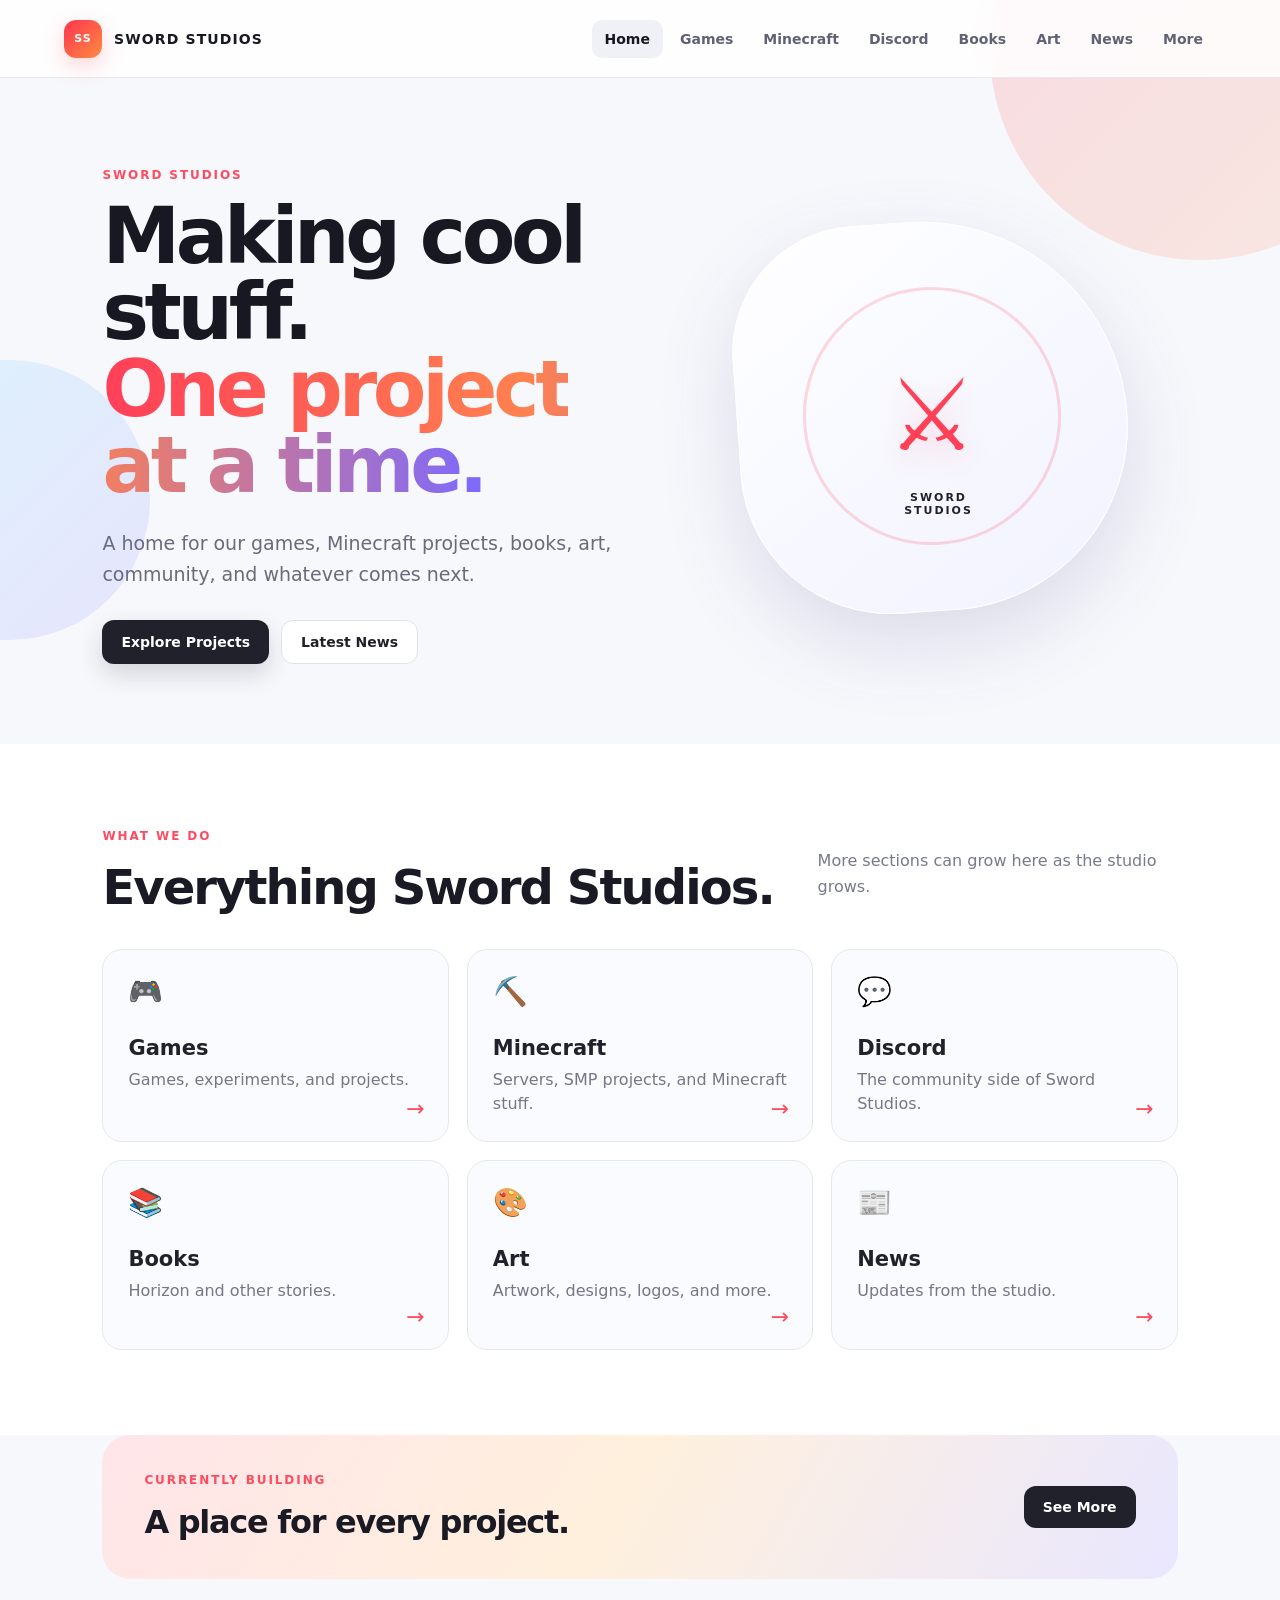
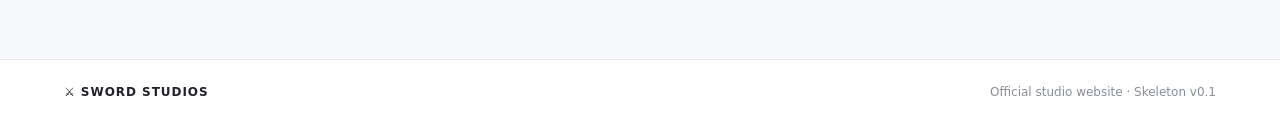
==== index.html @ 49682ea1 "Add files via upload Our very first update, just a skeleton still!" ====
<!doctype html>
<html lang="en">
<head>
  <meta charset="utf-8">
  <meta name="viewport" content="width=device-width, initial-scale=1">
  <title>Sword Studios</title>
  <meta name="description" content="The official Sword Studios website.">
  <link rel="icon" href="favicon.svg" type="image/svg+xml">
  <link rel="stylesheet" href="styles.css">
</head>
<body>
  <div class="top-shape top-shape-a"></div>
  <div class="top-shape top-shape-b"></div>

  <header class="site-header">
    <a class="brand" href="index.html" aria-label="Sword Studios home">
      <div class="brand-mark">SS</div>
      <span>SWORD STUDIOS</span>
    </a>
    <button class="menu-button" aria-label="Open navigation" aria-expanded="false">☰</button>
    <nav class="nav">
      <a class="active" href="index.html">Home</a>
      <a href="games.html">Games</a>
      <a href="minecraft.html">Minecraft</a>
      <a href="discord.html">Discord</a>
      <a href="books.html">Books</a>
      <a href="art.html">Art</a>
      <a href="news.html">News</a>
      <a href="more.html">More</a>
    </nav>
  </header>

  <main>
    <section class="hero">
      <div class="hero-copy">
        <div class="eyebrow">SWORD STUDIOS</div>
        <h1>Making cool stuff.<br><span>One project at a time.</span></h1>
        <p>A home for our games, Minecraft projects, books, art, community, and whatever comes next.</p>
        <div class="hero-buttons">
          <a class="button primary" href="games.html">Explore Projects</a>
          <a class="button secondary" href="news.html">Latest News</a>
        </div>
      </div>

      <!-- Official Sword Studios logo can be dropped into assets/logo.png later. -->
      <div class="hero-logo-placeholder" aria-label="Sword Studios logo placeholder">
        <div class="logo-ring"></div>
        <div class="logo-cross">⚔</div>
        <div class="logo-label">SWORD<br>STUDIOS</div>
      </div>
    </section>

    <section class="section">
      <div class="section-heading">
        <div>
          <div class="eyebrow">WHAT WE DO</div>
          <h2>Everything Sword Studios.</h2>
        </div>
        <p>More sections can grow here as the studio grows.</p>
      </div>

      <div class="card-grid">
        <a class="feature-card" href="games.html"><span class="card-icon">🎮</span><h3>Games</h3><p>Games, experiments, and projects.</p><span class="arrow">→</span></a>
        <a class="feature-card" href="minecraft.html"><span class="card-icon">⛏️</span><h3>Minecraft</h3><p>Servers, SMP projects, and Minecraft stuff.</p><span class="arrow">→</span></a>
        <a class="feature-card" href="discord.html"><span class="card-icon">💬</span><h3>Discord</h3><p>The community side of Sword Studios.</p><span class="arrow">→</span></a>
        <a class="feature-card" href="books.html"><span class="card-icon">📚</span><h3>Books</h3><p>Horizon and other stories.</p><span class="arrow">→</span></a>
        <a class="feature-card" href="art.html"><span class="card-icon">🎨</span><h3>Art</h3><p>Artwork, designs, logos, and more.</p><span class="arrow">→</span></a>
        <a class="feature-card" href="news.html"><span class="card-icon">📰</span><h3>News</h3><p>Updates from the studio.</p><span class="arrow">→</span></a>
      </div>
    </section>

    <section class="strip">
      <div>
        <div class="eyebrow">CURRENTLY BUILDING</div>
        <h2>A place for every project.</h2>
      </div>
      <a class="button dark" href="more.html">See More</a>
    </section>
  </main>

  <footer>
    <div class="footer-brand">⚔ SWORD STUDIOS</div>
    <span>Official studio website · Skeleton v0.1</span>
  </footer>

  <script src="script.js"></script>
</body>
</html>
---- styles.css ----
*{box-sizing:border-box}html{scroll-behavior:smooth}body{margin:0;font-family:Inter,ui-sans-serif,system-ui,-apple-system,BlinkMacSystemFont,"Segoe UI",sans-serif;color:#20212a;background:#f7f8fc;overflow-x:hidden}.top-shape{position:absolute;pointer-events:none;z-index:0}.top-shape-a{width:420px;height:420px;right:-130px;top:-160px;border-radius:50%;background:linear-gradient(135deg,#ff4e68,#ff9a62);opacity:.18}.top-shape-b{width:280px;height:280px;left:-130px;top:360px;border-radius:50%;background:linear-gradient(135deg,#62d9ff,#9d8cff);opacity:.18}.site-header{height:78px;display:flex;align-items:center;justify-content:space-between;padding:0 5vw;background:rgba(255,255,255,.82);backdrop-filter:blur(14px);border-bottom:1px solid #e7e8ef;position:relative;z-index:10}.brand{display:flex;align-items:center;gap:12px;color:#171821;text-decoration:none;font-weight:900;letter-spacing:.08em;font-size:14px}.brand-mark{width:38px;height:38px;display:grid;place-items:center;border-radius:12px;background:linear-gradient(135deg,#ff334f,#ff8b42);color:#fff;box-shadow:0 8px 22px rgba(255,67,70,.22);font-size:11px}.nav{display:flex;gap:4px;align-items:center}.nav a{padding:11px 13px;border-radius:10px;color:#606273;text-decoration:none;font-size:14px;font-weight:650}.nav a:hover,.nav a.active{background:#f0f1f7;color:#171821}.menu-button{display:none;border:0;background:#f0f1f7;border-radius:10px;padding:9px 11px;font-size:20px}.hero{min-height:650px;padding:90px 8vw 80px;display:grid;grid-template-columns:1.05fr .95fr;gap:40px;align-items:center;position:relative;z-index:1}.hero-copy{max-width:700px}.eyebrow{font-size:12px;font-weight:850;letter-spacing:.16em;color:#ff4b5f;margin-bottom:16px}.hero h1{font-size:clamp(44px,7vw,78px);line-height:.98;letter-spacing:-.055em;margin:0 0 24px;color:#171821}.hero h1 span{background:linear-gradient(90deg,#ff3f59,#ff814f,#7c69ff);-webkit-background-clip:text;background-clip:text;color:transparent}.hero p,.lead{font-size:19px;line-height:1.65;color:#686b7c;max-width:620px}.hero-buttons{display:flex;gap:12px;flex-wrap:wrap;margin-top:30px}.button{display:inline-flex;align-items:center;justify-content:center;padding:13px 19px;border-radius:12px;text-decoration:none;font-weight:800;font-size:14px;transition:.2s transform,.2s box-shadow}.button:hover{transform:translateY(-2px)}.primary{background:#20212a;color:#fff;box-shadow:0 10px 25px rgba(32,33,42,.16)}.secondary{background:#fff;color:#20212a;border:1px solid #e1e3eb}.dark{background:#20212a;color:#fff}.hero-logo-placeholder{width:min(390px,80vw);aspect-ratio:1;justify-self:center;display:grid;place-items:center;position:relative;border-radius:38% 62% 55% 45%;background:linear-gradient(145deg,#fff,#f0f2ff);box-shadow:0 30px 80px rgba(73,77,130,.16),inset 0 0 0 1px rgba(255,255,255,.9);transform:rotate(-4deg)}.logo-ring{position:absolute;width:66%;height:66%;border-radius:50%;border:3px solid #ff5264;opacity:.22}.logo-cross{font-size:100px;line-height:1;color:#ff4057;text-shadow:0 10px 30px rgba(255,64,87,.22);transform:rotate(4deg)}.logo-label{position:absolute;bottom:24%;text-align:center;font-size:11px;font-weight:900;letter-spacing:.18em;color:#20212a;transform:rotate(4deg)}.section{padding:85px 8vw;background:#fff;position:relative;z-index:1}.section-heading{display:flex;justify-content:space-between;align-items:end;gap:30px;margin-bottom:34px}.section h2,.strip h2{font-size:clamp(30px,4vw,48px);letter-spacing:-.04em;margin:0;color:#191a23}.section-heading>p{color:#777a89;max-width:360px;line-height:1.6}.card-grid{display:grid;grid-template-columns:repeat(3,1fr);gap:18px}.feature-card{position:relative;text-decoration:none;color:#20212a;border:1px solid #e7e8ef;background:#fafbfe;border-radius:20px;padding:25px;min-height:190px;transition:.2s transform,.2s box-shadow,.2s border-color}.feature-card:hover{transform:translateY(-5px);box-shadow:0 18px 45px rgba(34,36,55,.1);border-color:#d8d9e5}.card-icon{font-size:28px;display:block;margin-bottom:28px}.feature-card h3{margin:0 0 8px;font-size:21px}.feature-card p{margin:0;color:#747787;line-height:1.5}.arrow{position:absolute;right:23px;bottom:20px;font-size:22px;color:#ff4b5f}.strip{margin:0 8vw 80px;padding:38px 42px;border-radius:28px;background:linear-gradient(120deg,#ffe5e9,#fff0dd 48%,#e9e7ff);display:flex;align-items:center;justify-content:space-between;gap:25px;position:relative;z-index:1}.strip h2{font-size:32px}.inner-page{min-height:calc(100vh - 150px);padding:90px 8vw}.inner-page h1{font-size:clamp(48px,7vw,78px);letter-spacing:-.05em;margin:0 0 15px}.empty-panel{margin-top:45px;min-height:260px;border:2px dashed #dfe1eb;border-radius:24px;background:#fff;display:grid;place-items:center;color:#989bab;font-weight:700}footer{display:flex;justify-content:space-between;gap:20px;padding:25px 5vw;background:#fff;border-top:1px solid #e7e8ef;color:#8a8d9b;font-size:12px}.footer-brand{font-weight:900;letter-spacing:.08em;color:#20212a}@media(max-width:900px){.nav{display:none;position:absolute;top:78px;left:0;right:0;padding:12px 5vw;background:#fff;border-bottom:1px solid #e7e8ef;flex-direction:column;align-items:stretch}.nav.open{display:flex}.menu-button{display:block}.hero{grid-template-columns:1fr;text-align:center;padding-top:65px}.hero-copy{margin:auto}.hero p{margin-left:auto;margin-right:auto}.hero-buttons{justify-content:center}.hero-logo-placeholder{width:280px}.section-heading{display:block}.card-grid{grid-template-columns:repeat(2,1fr)}.strip{margin-left:5vw;margin-right:5vw}}@media(max-width:600px){.site-header{padding:0 20px}.brand span{font-size:12px}.hero{padding-left:20px;padding-right:20px}.section{padding-left:20px;padding-right:20px}.card-grid{grid-template-columns:1fr}.strip{margin-left:20px;margin-right:20px;padding:28px;display:block}.strip .button{margin-top:20px}.inner-page{padding:60px 20px}footer{display:block}footer span{display:block;margin-top:8px}}
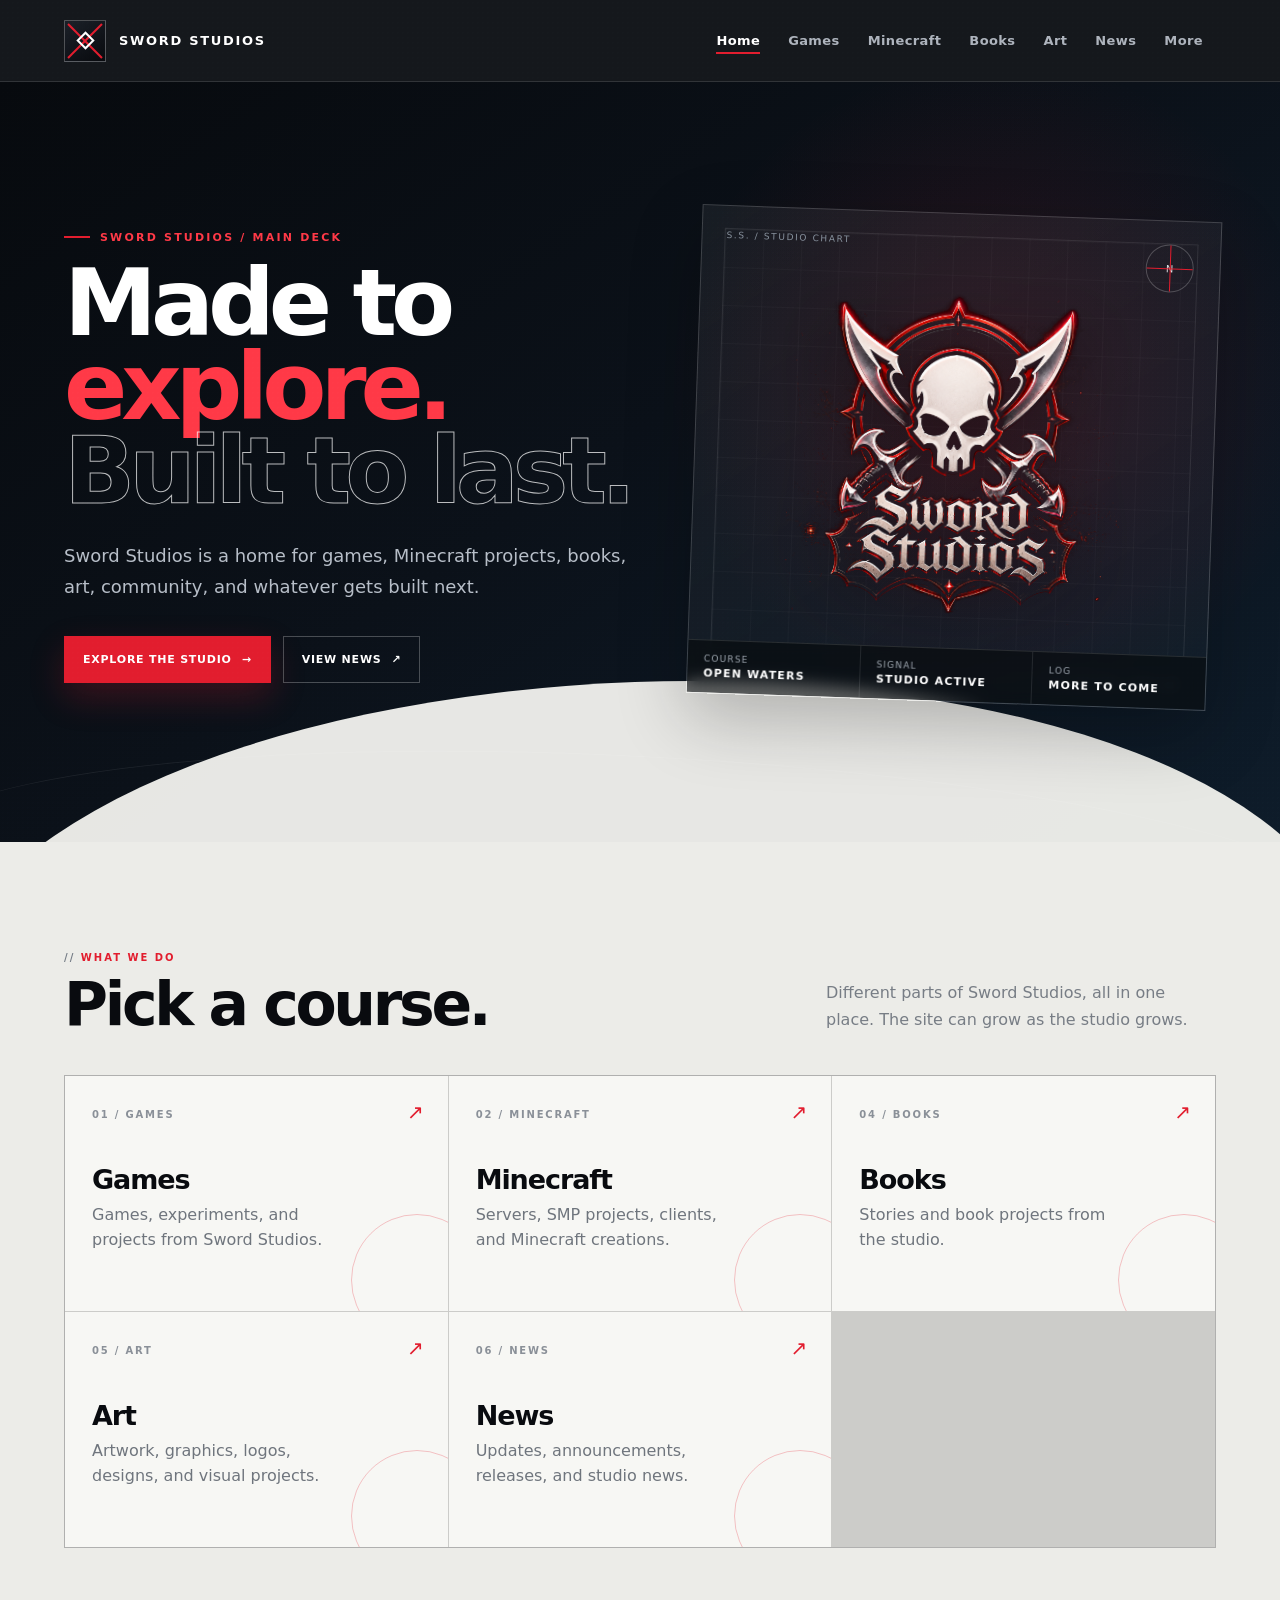
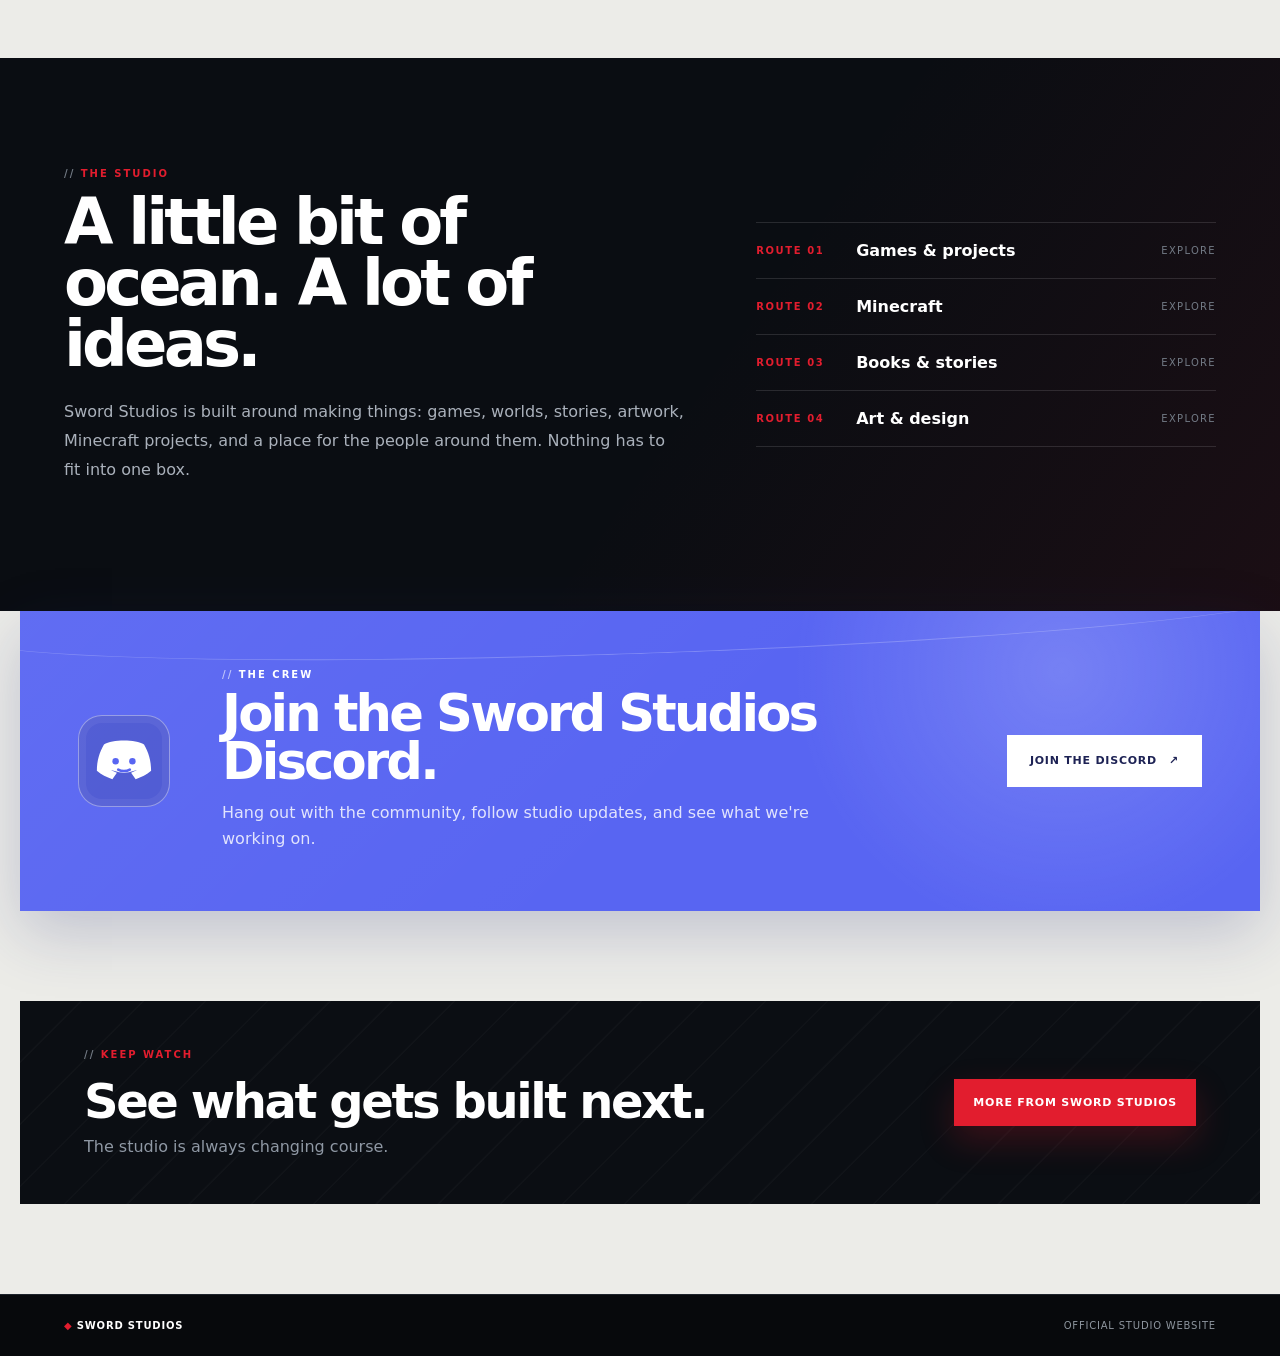
==== commit e0329de8: "Add files via upload added some changes to the looks" ====
--- a/index.html
+++ b/index.html
@@ -1,88 +1,60 @@
 <!doctype html>
 <html lang="en">
 <head>
-  <meta charset="utf-8">
-  <meta name="viewport" content="width=device-width, initial-scale=1">
-  <title>Sword Studios</title>
-  <meta name="description" content="The official Sword Studios website.">
-  <link rel="icon" href="favicon.svg" type="image/svg+xml">
-  <link rel="stylesheet" href="styles.css">
+<meta charset="utf-8"><meta name="viewport" content="width=device-width,initial-scale=1">
+<title>Sword Studios</title><meta name="description" content="The official Sword Studios website — games, Minecraft, books, art, community, and more.">
+<link rel="icon" href="favicon.svg" type="image/svg+xml"><link rel="stylesheet" href="styles.css">
 </head>
 <body>
-  <div class="top-shape top-shape-a"></div>
-  <div class="top-shape top-shape-b"></div>
-
-  <header class="site-header">
-    <a class="brand" href="index.html" aria-label="Sword Studios home">
-      <div class="brand-mark">SS</div>
-      <span>SWORD STUDIOS</span>
-    </a>
-    <button class="menu-button" aria-label="Open navigation" aria-expanded="false">☰</button>
-    <nav class="nav">
-      <a class="active" href="index.html">Home</a>
-      <a href="games.html">Games</a>
-      <a href="minecraft.html">Minecraft</a>
-      <a href="discord.html">Discord</a>
-      <a href="books.html">Books</a>
-      <a href="art.html">Art</a>
-      <a href="news.html">News</a>
-      <a href="more.html">More</a>
-    </nav>
-  </header>
-
-  <main>
-    <section class="hero">
-      <div class="hero-copy">
-        <div class="eyebrow">SWORD STUDIOS</div>
-        <h1>Making cool stuff.<br><span>One project at a time.</span></h1>
-        <p>A home for our games, Minecraft projects, books, art, community, and whatever comes next.</p>
-        <div class="hero-buttons">
-          <a class="button primary" href="games.html">Explore Projects</a>
-          <a class="button secondary" href="news.html">Latest News</a>
-        </div>
-      </div>
-
-      <!-- Official Sword Studios logo can be dropped into assets/logo.png later. -->
-      <div class="hero-logo-placeholder" aria-label="Sword Studios logo placeholder">
-        <div class="logo-ring"></div>
-        <div class="logo-cross">⚔</div>
-        <div class="logo-label">SWORD<br>STUDIOS</div>
-      </div>
-    </section>
-
-    <section class="section">
-      <div class="section-heading">
-        <div>
-          <div class="eyebrow">WHAT WE DO</div>
-          <h2>Everything Sword Studios.</h2>
-        </div>
-        <p>More sections can grow here as the studio grows.</p>
-      </div>
-
-      <div class="card-grid">
-        <a class="feature-card" href="games.html"><span class="card-icon">🎮</span><h3>Games</h3><p>Games, experiments, and projects.</p><span class="arrow">→</span></a>
-        <a class="feature-card" href="minecraft.html"><span class="card-icon">⛏️</span><h3>Minecraft</h3><p>Servers, SMP projects, and Minecraft stuff.</p><span class="arrow">→</span></a>
-        <a class="feature-card" href="discord.html"><span class="card-icon">💬</span><h3>Discord</h3><p>The community side of Sword Studios.</p><span class="arrow">→</span></a>
-        <a class="feature-card" href="books.html"><span class="card-icon">📚</span><h3>Books</h3><p>Horizon and other stories.</p><span class="arrow">→</span></a>
-        <a class="feature-card" href="art.html"><span class="card-icon">🎨</span><h3>Art</h3><p>Artwork, designs, logos, and more.</p><span class="arrow">→</span></a>
-        <a class="feature-card" href="news.html"><span class="card-icon">📰</span><h3>News</h3><p>Updates from the studio.</p><span class="arrow">→</span></a>
-      </div>
-    </section>
-
-    <section class="strip">
-      <div>
-        <div class="eyebrow">CURRENTLY BUILDING</div>
-        <h2>A place for every project.</h2>
-      </div>
-      <a class="button dark" href="more.html">See More</a>
-    </section>
-  </main>
-
-  <footer>
-    <div class="footer-brand">⚔ SWORD STUDIOS</div>
-    <span>Official studio website · Skeleton v0.1</span>
-  </footer>
-
-  <script src="script.js"></script>
-</body>
-</html>
+<header class="site-header">
+<a class="brand" href="index.html" aria-label="Sword Studios home"><div class="brand-mark"><span></span></div><span>SWORD STUDIOS</span></a>
+<button class="menu-button" aria-label="Open navigation" aria-expanded="false">☰</button>
+<nav class="nav"><a class="active" href="index.html">Home</a><a href="games.html">Games</a><a href="minecraft.html">Minecraft</a><a href="books.html">Books</a><a href="art.html">Art</a><a href="news.html">News</a><a href="more.html">More</a></nav>
+</header>
+<main>
+<section class="hero">
+<div class="hero-copy">
+<div class="eyebrow">Sword Studios / Main Deck</div>
+<h1>Made to <span class="red">explore.</span><br><span class="outline">Built to last.</span></h1>
+<p>Sword Studios is a home for games, Minecraft projects, books, art, community, and whatever gets built next.</p>
+<div class="hero-buttons"><a class="button primary" href="games.html">Explore the Studio <span>→</span></a><a class="button secondary" href="news.html">View News <span>↗</span></a></div>
+</div>
+<div class="hero-chart">
+<div class="chart-frame">
+<div class="chart-label">S.S. / STUDIO CHART</div><div class="compass">N</div>
+<div class="logo-art"><img src="sword-studios-logo.png" alt="Sword Studios skull and crossed swords logo"></div>
+<div class="ticker"><div>Course<strong>Open waters</strong></div><div>Signal<strong>Studio active</strong></div><div>Log<strong>More to come</strong></div></div>
+</div>
+</div>
+</section>
+<section class="section">
+<div class="section-inner">
+<div class="section-heading"><div><div class="section-kicker">What we do</div><h2>Pick a course.</h2></div><p>Different parts of Sword Studios, all in one place. The site can grow as the studio grows.</p></div>
+<div class="project-grid">
+<a class="project-card" href="games.html"><span class="project-number">01 / GAMES</span><span class="project-arrow">↗</span><h3>Games</h3><p>Games, experiments, and projects from Sword Studios.</p></a>
+<a class="project-card" href="minecraft.html"><span class="project-number">02 / MINECRAFT</span><span class="project-arrow">↗</span><h3>Minecraft</h3><p>Servers, SMP projects, clients, and Minecraft creations.</p></a>
+<a class="project-card" href="books.html"><span class="project-number">04 / BOOKS</span><span class="project-arrow">↗</span><h3>Books</h3><p>Stories and book projects from the studio.</p></a>
+<a class="project-card" href="art.html"><span class="project-number">05 / ART</span><span class="project-arrow">↗</span><h3>Art</h3><p>Artwork, graphics, logos, designs, and visual projects.</p></a>
+<a class="project-card" href="news.html"><span class="project-number">06 / NEWS</span><span class="project-arrow">↗</span><h3>News</h3><p>Updates, announcements, releases, and studio news.</p></a>
+</div></div>
+</section>
+<section class="section dark">
+<div class="section-inner mission">
+<div><div class="section-kicker">The studio</div><h2>A little bit of ocean. A lot of ideas.</h2><p>Sword Studios is built around making things: games, worlds, stories, artwork, Minecraft projects, and a place for the people around them. Nothing has to fit into one box.</p></div>
+<div class="route-list"><div class="route"><span class="num">ROUTE 01</span><h3>Games & projects</h3><span>Explore</span></div><div class="route"><span class="num">ROUTE 02</span><h3>Minecraft</h3><span>Explore</span></div><div class="route"><span class="num">ROUTE 03</span><h3>Books & stories</h3><span>Explore</span></div><div class="route"><span class="num">ROUTE 04</span><h3>Art & design</h3><span>Explore</span></div></div>
+</div></section>
+<section class="discord-cta">
+<div class="discord-waterline"></div>
+<div class="discord-inner">
+<div class="discord-emblem" aria-hidden="true">
+<svg viewBox="0 0 96 76" role="img"><path d="M17 13C30 5 66 5 79 13c7 12 11 25 11 41-7 6-15 10-24 13l-7-10c5-2 9-4 13-7-2 2-5 3-8 4-12 4-20 4-32 0-3-1-6-2-8-4 4 3 8 5 13 7l-7 10c-9-3-17-7-24-13 0-16 4-29 11-41z" fill="currentColor"/><circle cx="35" cy="39" r="5" fill="#5865F2"/><circle cx="61" cy="39" r="5" fill="#5865F2"/><path d="M39 52c5 3 13 3 18 0" fill="none" stroke="#5865F2" stroke-width="4" stroke-linecap="round"/></svg>
+</div>
+<div class="discord-copy"><div class="section-kicker">The crew</div><h2>Join the Sword Studios Discord.</h2><p>Hang out with the community, follow studio updates, and see what we're working on.</p></div>
+<a class="discord-button" href="https://discord.gg/aHGEQFrE2t" target="_blank" rel="noopener">Join the Discord <span>↗</span></a>
+</div>
+</section>
+<section class="strip"><div class="strip-inner"><div><div class="section-kicker">Keep watch</div><h2>See what gets built next.</h2><p>The studio is always changing course.</p></div><a class="button primary" href="more.html">More from Sword Studios</a></div></section>
+</main>
+<footer><div class="footer-brand"><span>◆</span> SWORD STUDIOS</div><span>Official studio website</span></footer>
+<script src="script.js"></script>
+</body></html>
--- a/styles.css
+++ b/styles.css
@@ -1 +1,106 @@
-*{box-sizing:border-box}html{scroll-behavior:smooth}body{margin:0;font-family:Inter,ui-sans-serif,system-ui,-apple-system,BlinkMacSystemFont,"Segoe UI",sans-serif;color:#20212a;background:#f7f8fc;overflow-x:hidden}.top-shape{position:absolute;pointer-events:none;z-index:0}.top-shape-a{width:420px;height:420px;right:-130px;top:-160px;border-radius:50%;background:linear-gradient(135deg,#ff4e68,#ff9a62);opacity:.18}.top-shape-b{width:280px;height:280px;left:-130px;top:360px;border-radius:50%;background:linear-gradient(135deg,#62d9ff,#9d8cff);opacity:.18}.site-header{height:78px;display:flex;align-items:center;justify-content:space-between;padding:0 5vw;background:rgba(255,255,255,.82);backdrop-filter:blur(14px);border-bottom:1px solid #e7e8ef;position:relative;z-index:10}.brand{display:flex;align-items:center;gap:12px;color:#171821;text-decoration:none;font-weight:900;letter-spacing:.08em;font-size:14px}.brand-mark{width:38px;height:38px;display:grid;place-items:center;border-radius:12px;background:linear-gradient(135deg,#ff334f,#ff8b42);color:#fff;box-shadow:0 8px 22px rgba(255,67,70,.22);font-size:11px}.nav{display:flex;gap:4px;align-items:center}.nav a{padding:11px 13px;border-radius:10px;color:#606273;text-decoration:none;font-size:14px;font-weight:650}.nav a:hover,.nav a.active{background:#f0f1f7;color:#171821}.menu-button{display:none;border:0;background:#f0f1f7;border-radius:10px;padding:9px 11px;font-size:20px}.hero{min-height:650px;padding:90px 8vw 80px;display:grid;grid-template-columns:1.05fr .95fr;gap:40px;align-items:center;position:relative;z-index:1}.hero-copy{max-width:700px}.eyebrow{font-size:12px;font-weight:850;letter-spacing:.16em;color:#ff4b5f;margin-bottom:16px}.hero h1{font-size:clamp(44px,7vw,78px);line-height:.98;letter-spacing:-.055em;margin:0 0 24px;color:#171821}.hero h1 span{background:linear-gradient(90deg,#ff3f59,#ff814f,#7c69ff);-webkit-background-clip:text;background-clip:text;color:transparent}.hero p,.lead{font-size:19px;line-height:1.65;color:#686b7c;max-width:620px}.hero-buttons{display:flex;gap:12px;flex-wrap:wrap;margin-top:30px}.button{display:inline-flex;align-items:center;justify-content:center;padding:13px 19px;border-radius:12px;text-decoration:none;font-weight:800;font-size:14px;transition:.2s transform,.2s box-shadow}.button:hover{transform:translateY(-2px)}.primary{background:#20212a;color:#fff;box-shadow:0 10px 25px rgba(32,33,42,.16)}.secondary{background:#fff;color:#20212a;border:1px solid #e1e3eb}.dark{background:#20212a;color:#fff}.hero-logo-placeholder{width:min(390px,80vw);aspect-ratio:1;justify-self:center;display:grid;place-items:center;position:relative;border-radius:38% 62% 55% 45%;background:linear-gradient(145deg,#fff,#f0f2ff);box-shadow:0 30px 80px rgba(73,77,130,.16),inset 0 0 0 1px rgba(255,255,255,.9);transform:rotate(-4deg)}.logo-ring{position:absolute;width:66%;height:66%;border-radius:50%;border:3px solid #ff5264;opacity:.22}.logo-cross{font-size:100px;line-height:1;color:#ff4057;text-shadow:0 10px 30px rgba(255,64,87,.22);transform:rotate(4deg)}.logo-label{position:absolute;bottom:24%;text-align:center;font-size:11px;font-weight:900;letter-spacing:.18em;color:#20212a;transform:rotate(4deg)}.section{padding:85px 8vw;background:#fff;position:relative;z-index:1}.section-heading{display:flex;justify-content:space-between;align-items:end;gap:30px;margin-bottom:34px}.section h2,.strip h2{font-size:clamp(30px,4vw,48px);letter-spacing:-.04em;margin:0;color:#191a23}.section-heading>p{color:#777a89;max-width:360px;line-height:1.6}.card-grid{display:grid;grid-template-columns:repeat(3,1fr);gap:18px}.feature-card{position:relative;text-decoration:none;color:#20212a;border:1px solid #e7e8ef;background:#fafbfe;border-radius:20px;padding:25px;min-height:190px;transition:.2s transform,.2s box-shadow,.2s border-color}.feature-card:hover{transform:translateY(-5px);box-shadow:0 18px 45px rgba(34,36,55,.1);border-color:#d8d9e5}.card-icon{font-size:28px;display:block;margin-bottom:28px}.feature-card h3{margin:0 0 8px;font-size:21px}.feature-card p{margin:0;color:#747787;line-height:1.5}.arrow{position:absolute;right:23px;bottom:20px;font-size:22px;color:#ff4b5f}.strip{margin:0 8vw 80px;padding:38px 42px;border-radius:28px;background:linear-gradient(120deg,#ffe5e9,#fff0dd 48%,#e9e7ff);display:flex;align-items:center;justify-content:space-between;gap:25px;position:relative;z-index:1}.strip h2{font-size:32px}.inner-page{min-height:calc(100vh - 150px);padding:90px 8vw}.inner-page h1{font-size:clamp(48px,7vw,78px);letter-spacing:-.05em;margin:0 0 15px}.empty-panel{margin-top:45px;min-height:260px;border:2px dashed #dfe1eb;border-radius:24px;background:#fff;display:grid;place-items:center;color:#989bab;font-weight:700}footer{display:flex;justify-content:space-between;gap:20px;padding:25px 5vw;background:#fff;border-top:1px solid #e7e8ef;color:#8a8d9b;font-size:12px}.footer-brand{font-weight:900;letter-spacing:.08em;color:#20212a}@media(max-width:900px){.nav{display:none;position:absolute;top:78px;left:0;right:0;padding:12px 5vw;background:#fff;border-bottom:1px solid #e7e8ef;flex-direction:column;align-items:stretch}.nav.open{display:flex}.menu-button{display:block}.hero{grid-template-columns:1fr;text-align:center;padding-top:65px}.hero-copy{margin:auto}.hero p{margin-left:auto;margin-right:auto}.hero-buttons{justify-content:center}.hero-logo-placeholder{width:280px}.section-heading{display:block}.card-grid{grid-template-columns:repeat(2,1fr)}.strip{margin-left:5vw;margin-right:5vw}}@media(max-width:600px){.site-header{padding:0 20px}.brand span{font-size:12px}.hero{padding-left:20px;padding-right:20px}.section{padding-left:20px;padding-right:20px}.card-grid{grid-template-columns:1fr}.strip{margin-left:20px;margin-right:20px;padding:28px;display:block}.strip .button{margin-top:20px}.inner-page{padding:60px 20px}footer{display:block}footer span{display:block;margin-top:8px}}
+:root{
+  --ink:#090b0f;
+  --ink-2:#10141b;
+  --navy:#0d1724;
+  --navy-2:#122335;
+  --red:#e21d2e;
+  --red-2:#ff3947;
+  --white:#f7f7f4;
+  --paper:#ecece8;
+  --gray:#a6adb6;
+  --line:rgba(255,255,255,.12);
+  --dark-line:rgba(10,12,16,.14);
+  --shadow:0 24px 70px rgba(0,0,0,.24);
+  --max:1240px;
+}
+*{box-sizing:border-box}
+html{scroll-behavior:smooth}
+body{margin:0;font-family:Inter,ui-sans-serif,system-ui,-apple-system,BlinkMacSystemFont,"Segoe UI",sans-serif;background:var(--paper);color:var(--ink);overflow-x:hidden}
+a{color:inherit}
+body:before{content:"";position:fixed;inset:0;pointer-events:none;z-index:50;opacity:.035;background-image:radial-gradient(#fff 1px,transparent 1px);background-size:5px 5px;mix-blend-mode:soft-light}
+.site-header{height:82px;padding:0 5vw;display:flex;align-items:center;justify-content:space-between;background:rgba(8,11,15,.94);border-bottom:1px solid var(--line);position:relative;z-index:20;color:#fff}
+.brand{display:flex;align-items:center;gap:13px;text-decoration:none;letter-spacing:.13em;font-size:13px;font-weight:900}
+.brand-mark{width:42px;height:42px;display:grid;place-items:center;border:1px solid rgba(255,255,255,.28);background:linear-gradient(145deg,#1b2028,#080a0e);position:relative;overflow:hidden}
+.brand-mark:before,.brand-mark:after{content:"";position:absolute;background:var(--red);transform:rotate(45deg)}
+.brand-mark:before{width:2px;height:48px}.brand-mark:after{height:2px;width:48px}
+.brand-mark span{position:relative;z-index:2;width:13px;height:13px;border:2px solid #fff;transform:rotate(45deg)}
+.nav{display:flex;align-items:center;gap:2px}
+.nav a{position:relative;padding:12px 13px;text-decoration:none;color:#aeb4bd;font-size:13px;font-weight:750;letter-spacing:.03em;transition:.2s color,.2s background}
+.nav a:after{content:"";position:absolute;left:13px;right:13px;bottom:6px;height:2px;background:var(--red);transform:scaleX(0);transform-origin:left;transition:.2s transform}
+.nav a:hover,.nav a.active{color:#fff}.nav a:hover:after,.nav a.active:after{transform:scaleX(1)}
+.menu-button{display:none;border:1px solid var(--line);background:#11161d;color:#fff;padding:9px 12px;font-size:19px}
+.hero{position:relative;min-height:760px;display:grid;grid-template-columns:minmax(0,1.05fr) minmax(420px,.95fr);align-items:center;gap:50px;padding:90px max(5vw,24px) 100px;background:radial-gradient(circle at 78% 40%,rgba(226,29,46,.14),transparent 30%),linear-gradient(145deg,#070a0e 0%,#0b1119 48%,#0e1c2a 100%);color:#fff;overflow:hidden}
+.hero:before{content:"";position:absolute;left:-5%;right:-5%;bottom:-140px;height:300px;border-radius:50% 50% 0 0/100% 100% 0 0;background:var(--paper);transform:rotate(-2deg);opacity:.98}
+.hero:after{content:"";position:absolute;left:-8%;right:-8%;bottom:-185px;height:270px;border-top:1px solid rgba(255,255,255,.08);border-radius:50%;transform:rotate(3deg)}
+.hero-copy{position:relative;z-index:2;max-width:700px}
+.eyebrow{display:flex;align-items:center;gap:10px;font-size:11px;font-weight:900;letter-spacing:.2em;text-transform:uppercase;color:var(--red-2);margin-bottom:17px}
+.eyebrow:before{content:"";width:26px;height:2px;background:var(--red)}
+.hero h1{font-size:clamp(50px,7.3vw,94px);line-height:.9;letter-spacing:-.065em;margin:0 0 28px;max-width:800px}
+.hero h1 .red{color:var(--red-2)}
+.hero h1 .outline{color:transparent;-webkit-text-stroke:1px rgba(255,255,255,.72)}
+.hero p{max-width:610px;font-size:18px;line-height:1.7;color:#b7bec8;margin:0}
+.hero-buttons{display:flex;gap:12px;flex-wrap:wrap;margin-top:34px}
+.button{display:inline-flex;align-items:center;justify-content:center;gap:10px;min-height:47px;padding:0 18px;text-decoration:none;text-transform:uppercase;letter-spacing:.07em;font-size:11px;font-weight:900;border:1px solid transparent;transition:.22s transform,.22s box-shadow,.22s background,.22s color}
+.button:hover{transform:translateY(-2px)}
+.primary{background:var(--red);color:#fff;box-shadow:0 14px 35px rgba(226,29,46,.22)}
+.primary:hover{background:#f12a3a}
+.secondary{background:transparent;color:#fff;border-color:rgba(255,255,255,.25)}
+.secondary:hover{background:#fff;color:#0b0d11}
+.hero-chart{position:relative;z-index:2;min-height:520px;display:grid;place-items:center}
+.chart-frame{width:min(520px,90vw);aspect-ratio:1/.94;position:relative;border:1px solid rgba(255,255,255,.18);background:linear-gradient(145deg,rgba(255,255,255,.055),rgba(255,255,255,.015));box-shadow:var(--shadow);overflow:hidden;transform:rotate(2deg)}
+.chart-frame:before{content:"";position:absolute;inset:22px;border:1px solid rgba(255,255,255,.09);background:linear-gradient(rgba(255,255,255,.025) 1px,transparent 1px),linear-gradient(90deg,rgba(255,255,255,.025) 1px,transparent 1px);background-size:38px 38px}
+.chart-frame:after{content:"N   •   47° 19'   •   122° 42'";position:absolute;right:24px;bottom:18px;color:rgba(255,255,255,.38);font-size:9px;letter-spacing:.15em}
+.logo-art{position:absolute;inset:42px;display:grid;place-items:center;background:radial-gradient(circle,rgba(226,29,46,.08),transparent 56%)}
+.logo-art img{width:84%;height:84%;object-fit:contain;filter:drop-shadow(0 18px 35px rgba(0,0,0,.5))}
+.chart-label{position:absolute;top:24px;left:24px;font-size:9px;letter-spacing:.18em;color:#88929e;text-transform:uppercase}
+.compass{position:absolute;right:26px;top:23px;width:48px;height:48px;border:1px solid rgba(255,255,255,.22);border-radius:50%;display:grid;place-items:center;color:#dfe3e6;font-size:10px}
+.compass:before,.compass:after{content:"";position:absolute;background:var(--red)}
+.compass:before{width:1px;height:100%}.compass:after{height:1px;width:100%}
+.ticker{position:absolute;left:0;right:0;bottom:0;z-index:3;border-top:1px solid rgba(255,255,255,.12);background:rgba(5,7,10,.58);backdrop-filter:blur(8px);display:grid;grid-template-columns:repeat(3,1fr)}
+.ticker div{padding:13px 16px;border-right:1px solid rgba(255,255,255,.1);font-size:9px;letter-spacing:.13em;text-transform:uppercase;color:#9da5ae}.ticker div:last-child{border-right:0}.ticker strong{display:block;color:#fff;font-size:11px;margin-top:3px}
+.section{padding:110px max(5vw,24px);background:var(--paper)}
+.section.dark{background:#0a0d12;color:#fff;position:relative;overflow:hidden}
+.section.dark:before{content:"";position:absolute;inset:0;background:linear-gradient(125deg,transparent 55%,rgba(226,29,46,.08));pointer-events:none}
+.section-inner{max-width:var(--max);margin:0 auto;position:relative;z-index:1}
+.section-heading{display:flex;justify-content:space-between;align-items:end;gap:35px;margin-bottom:42px}
+.section-heading h2{font-size:clamp(34px,5vw,60px);letter-spacing:-.055em;line-height:.95;margin:0}
+.section-heading p{max-width:390px;color:#777d85;line-height:1.65;margin:0}.dark .section-heading p{color:#8f98a4}
+.section-kicker{font-size:10px;letter-spacing:.2em;text-transform:uppercase;font-weight:900;color:var(--red);margin-bottom:13px}
+.section-kicker:before{content:"// ";color:#737b85}
+.project-grid{display:grid;grid-template-columns:repeat(3,1fr);gap:1px;background:var(--dark-line);border:1px solid var(--dark-line)}
+.project-card{min-height:235px;background:#f7f7f4;text-decoration:none;padding:27px;position:relative;overflow:hidden;transition:.22s background,.22s color,.22s transform}
+.project-card:hover{background:#11161d;color:#fff;transform:translateY(-4px);z-index:2}
+.project-card:before{content:"";position:absolute;right:-35px;bottom:-35px;width:130px;height:130px;border:1px solid rgba(226,29,46,.25);border-radius:50%}
+.project-number{font-size:10px;letter-spacing:.18em;color:#8a9098;font-weight:900}.project-card:hover .project-number{color:#c3c8ce}
+.project-card h3{font-size:27px;letter-spacing:-.04em;margin:42px 0 8px}.project-card p{margin:0;max-width:260px;color:#6f757d;line-height:1.55}.project-card:hover p{color:#aeb5bd}
+.project-arrow{position:absolute;right:24px;top:24px;color:var(--red);font-size:20px}.project-card:hover .project-arrow{color:#fff}
+.mission{display:grid;grid-template-columns:1.15fr .85fr;gap:70px;align-items:center}
+.mission h2{font-size:clamp(38px,5vw,65px);line-height:.95;letter-spacing:-.06em;margin:0 0 24px}.mission p{color:#aab1bb;line-height:1.8;max-width:650px}
+.route-list{border-top:1px solid var(--line)}
+.route{display:grid;grid-template-columns:80px 1fr auto;gap:20px;align-items:center;padding:18px 0;border-bottom:1px solid var(--line)}
+.route .num{color:var(--red);font-size:10px;letter-spacing:.16em;font-weight:900}.route h3{margin:0;font-size:16px}.route span:last-child{color:#737b86;font-size:10px;letter-spacing:.13em;text-transform:uppercase}
+.strip{margin:0 max(5vw,24px) 90px;padding:48px max(5vw,30px);background:#0b0e13;color:#fff;position:relative;overflow:hidden;max-width:calc(var(--max) + 0px);margin-left:auto;margin-right:auto}
+.strip:before{content:"";position:absolute;inset:0;background:repeating-linear-gradient(135deg,transparent 0 42px,rgba(255,255,255,.025) 43px 44px)}
+.strip-inner{position:relative;z-index:1;display:flex;align-items:center;justify-content:space-between;gap:30px}.strip h2{font-size:clamp(28px,4vw,48px);letter-spacing:-.05em;margin:0}.strip p{color:#8f98a4;margin:8px 0 0}
+.inner-page{min-height:calc(100vh - 150px);padding:90px max(5vw,24px);background:radial-gradient(circle at 85% 20%,rgba(226,29,46,.07),transparent 22%),var(--paper)}
+.inner-wrap{max-width:var(--max);margin:0 auto}.inner-page h1{font-size:clamp(52px,8vw,100px);line-height:.86;letter-spacing:-.07em;margin:0 0 20px}.lead{font-size:18px;line-height:1.7;color:#68707a;max-width:650px}
+.page-board{margin-top:55px;border:1px solid #cfd2d0;background:#f7f7f4;box-shadow:0 18px 50px rgba(15,18,22,.08);position:relative;overflow:hidden}.page-board:before{content:"";display:block;height:5px;background:var(--red)}
+.board-top{display:flex;justify-content:space-between;gap:20px;padding:18px 22px;border-bottom:1px solid #d9dcd9;font-size:10px;text-transform:uppercase;letter-spacing:.16em;color:#7b828a;font-weight:900}.board-top strong{color:#15191e}
+.board-body{min-height:300px;padding:60px 30px;display:grid;place-items:center;text-align:center}.board-body h2{margin:0 0 10px;font-size:30px;letter-spacing:-.04em}.board-body p{margin:0;color:#7b828a;max-width:500px;line-height:1.6}
+footer{background:#07090c;color:#8e969f;border-top:1px solid #1d232b;padding:25px max(5vw,24px);display:flex;justify-content:space-between;gap:20px;font-size:10px;letter-spacing:.08em;text-transform:uppercase}footer .footer-brand{color:#fff;font-weight:900}footer .footer-brand span{color:var(--red)}
+@media(max-width:950px){.nav{display:none;position:absolute;top:82px;left:0;right:0;padding:12px 5vw;background:#080b0f;border-bottom:1px solid var(--line);flex-direction:column;align-items:stretch}.nav.open{display:flex}.nav a{padding:14px}.nav a:after{left:14px;right:auto;width:30px}.menu-button{display:block}.hero{grid-template-columns:1fr;min-height:auto;padding-top:75px}.hero-copy{max-width:760px}.hero-chart{min-height:460px}.project-grid{grid-template-columns:repeat(2,1fr)}.mission{grid-template-columns:1fr}.section-heading{display:block}.section-heading p{margin-top:18px}.route{grid-template-columns:55px 1fr}.route span:last-child{display:none}}
+@media(max-width:600px){.site-header{padding:0 20px}.brand span{font-size:11px}.hero{padding:62px 20px 90px}.hero h1{font-size:54px}.hero p{font-size:16px}.hero-chart{min-height:350px}.chart-frame{width:100%}.logo-art{inset:30px}.ticker{grid-template-columns:1fr}.ticker div{display:none}.ticker div:first-child{display:block}.section{padding:78px 20px}.project-grid{grid-template-columns:1fr}.project-card{min-height:205px}.strip{margin:0 20px 65px;padding:32px 24px}.strip-inner{display:block}.strip .button{margin-top:22px}.inner-page{padding:65px 20px}.inner-page h1{font-size:58px}.board-body{padding:50px 22px}footer{display:block;line-height:1.7}footer span{display:block;margin-top:7px}}
+
+/* Discord crew section */
+.discord-cta{position:relative;margin:0 max(5vw,24px) 90px;max-width:var(--max);margin-left:auto;margin-right:auto;overflow:hidden;background:#5865f2;color:#fff;box-shadow:0 22px 60px rgba(38,45,120,.22)}
+.discord-cta:before{content:"";position:absolute;inset:0;background:radial-gradient(circle at 84% 20%,rgba(255,255,255,.18),transparent 25%),linear-gradient(135deg,rgba(255,255,255,.05),transparent 55%);pointer-events:none}
+.discord-waterline{position:absolute;left:-5%;right:-5%;top:-42px;height:85px;border-bottom:1px solid rgba(255,255,255,.22);border-radius:50%;transform:rotate(-2deg)}
+.discord-inner{position:relative;z-index:1;min-height:260px;padding:58px 58px;display:grid;grid-template-columns:110px 1fr auto;align-items:center;gap:34px}
+.discord-emblem{width:92px;height:92px;border:1px solid rgba(255,255,255,.4);border-radius:24px;display:grid;place-items:center;background:rgba(0,0,0,.12);box-shadow:inset 0 0 0 7px rgba(255,255,255,.05)}
+.discord-emblem svg{width:62px;height:auto;color:#fff;display:block}
+.discord-copy .section-kicker{color:#fff;margin-bottom:9px}.discord-copy .section-kicker:before{color:rgba(255,255,255,.6)}
+.discord-copy h2{font-size:clamp(32px,4vw,54px);line-height:.95;letter-spacing:-.055em;margin:0 0 14px}.discord-copy p{margin:0;max-width:620px;color:rgba(255,255,255,.82);line-height:1.65}
+.discord-button{display:inline-flex;align-items:center;justify-content:center;gap:12px;min-height:52px;padding:0 22px;background:#fff;color:#1d2254;text-decoration:none;text-transform:uppercase;letter-spacing:.07em;font-size:11px;font-weight:900;border:1px solid rgba(255,255,255,.7);transition:.2s transform,.2s box-shadow,.2s background}
+.discord-button:hover{transform:translateY(-3px);box-shadow:0 15px 30px rgba(15,20,80,.22);background:#f5f6ff}
+@media(max-width:950px){.discord-inner{grid-template-columns:88px 1fr}.discord-button{grid-column:2;justify-self:start}}
+@media(max-width:600px){.discord-cta{margin:0 20px 65px}.discord-inner{grid-template-columns:1fr;padding:42px 26px;gap:22px}.discord-button{grid-column:auto;width:100%}.discord-emblem{width:78px;height:78px}.discord-emblem svg{width:52px}}
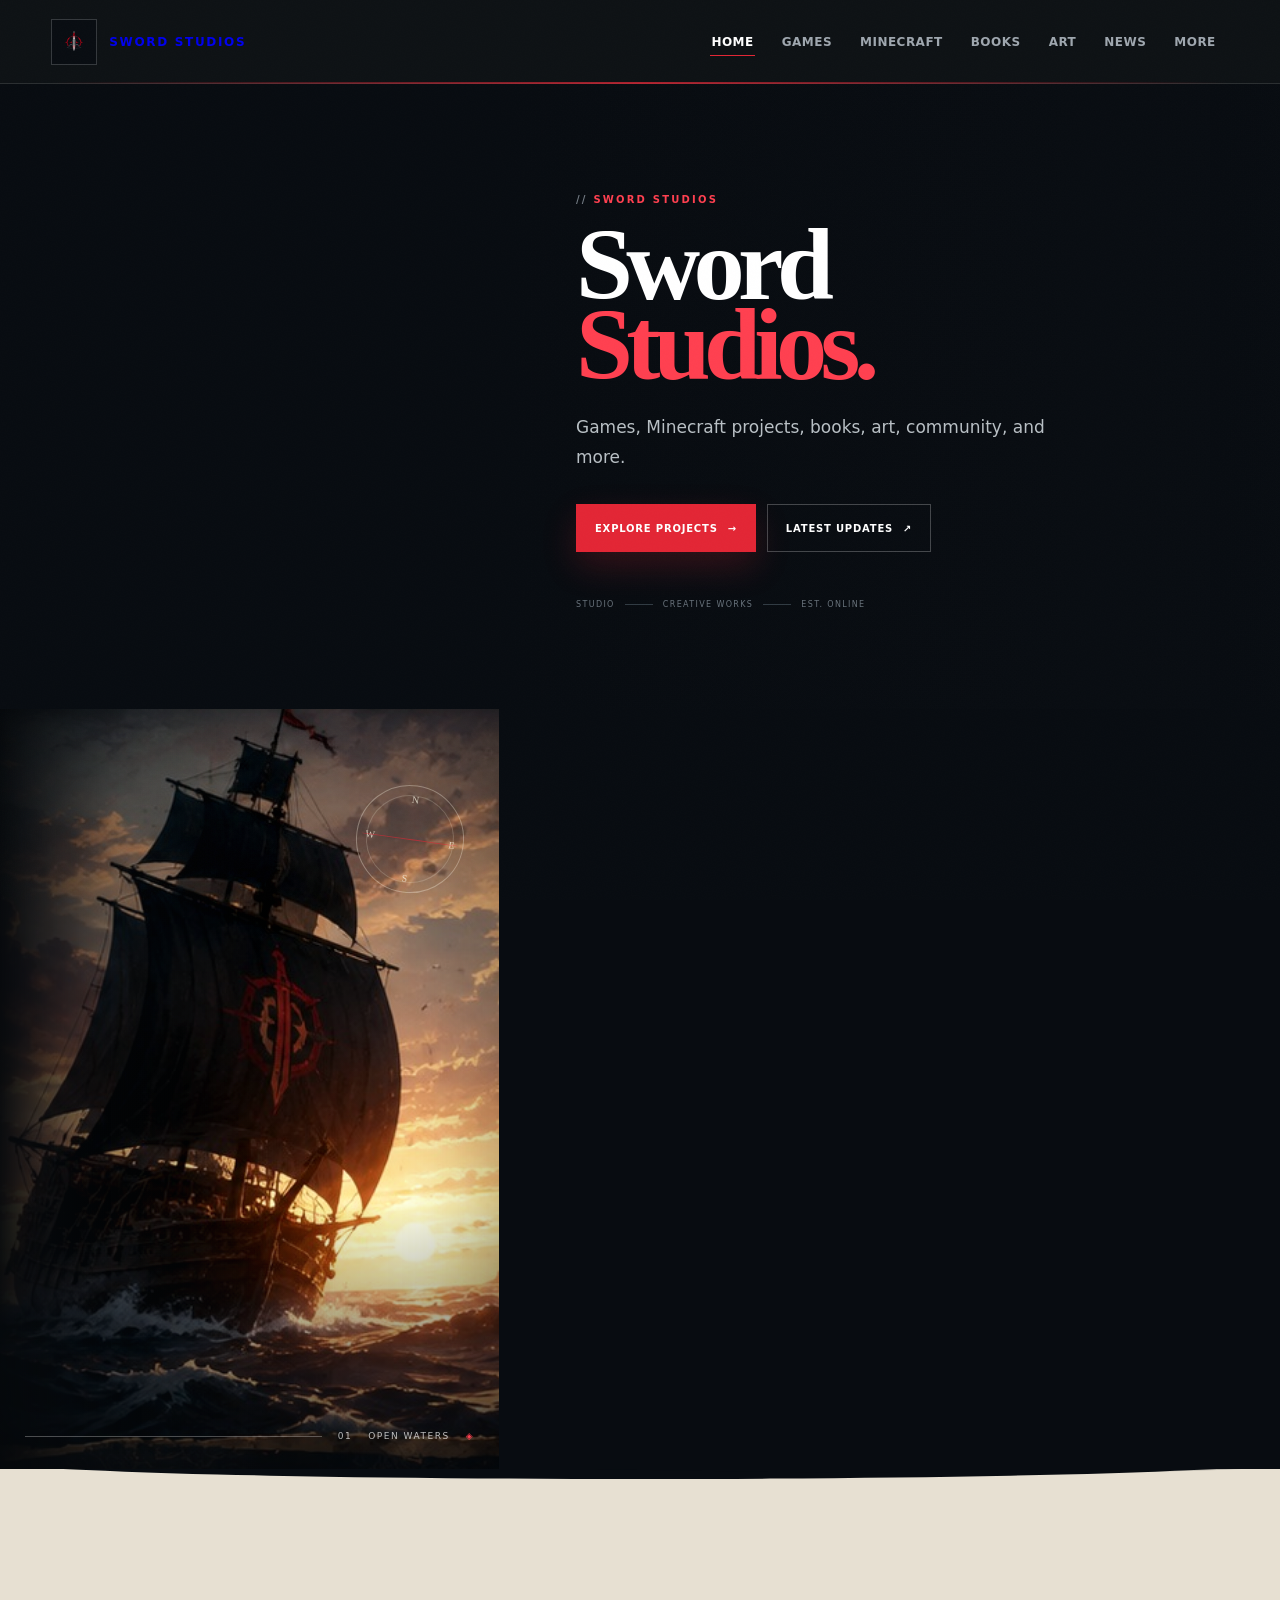
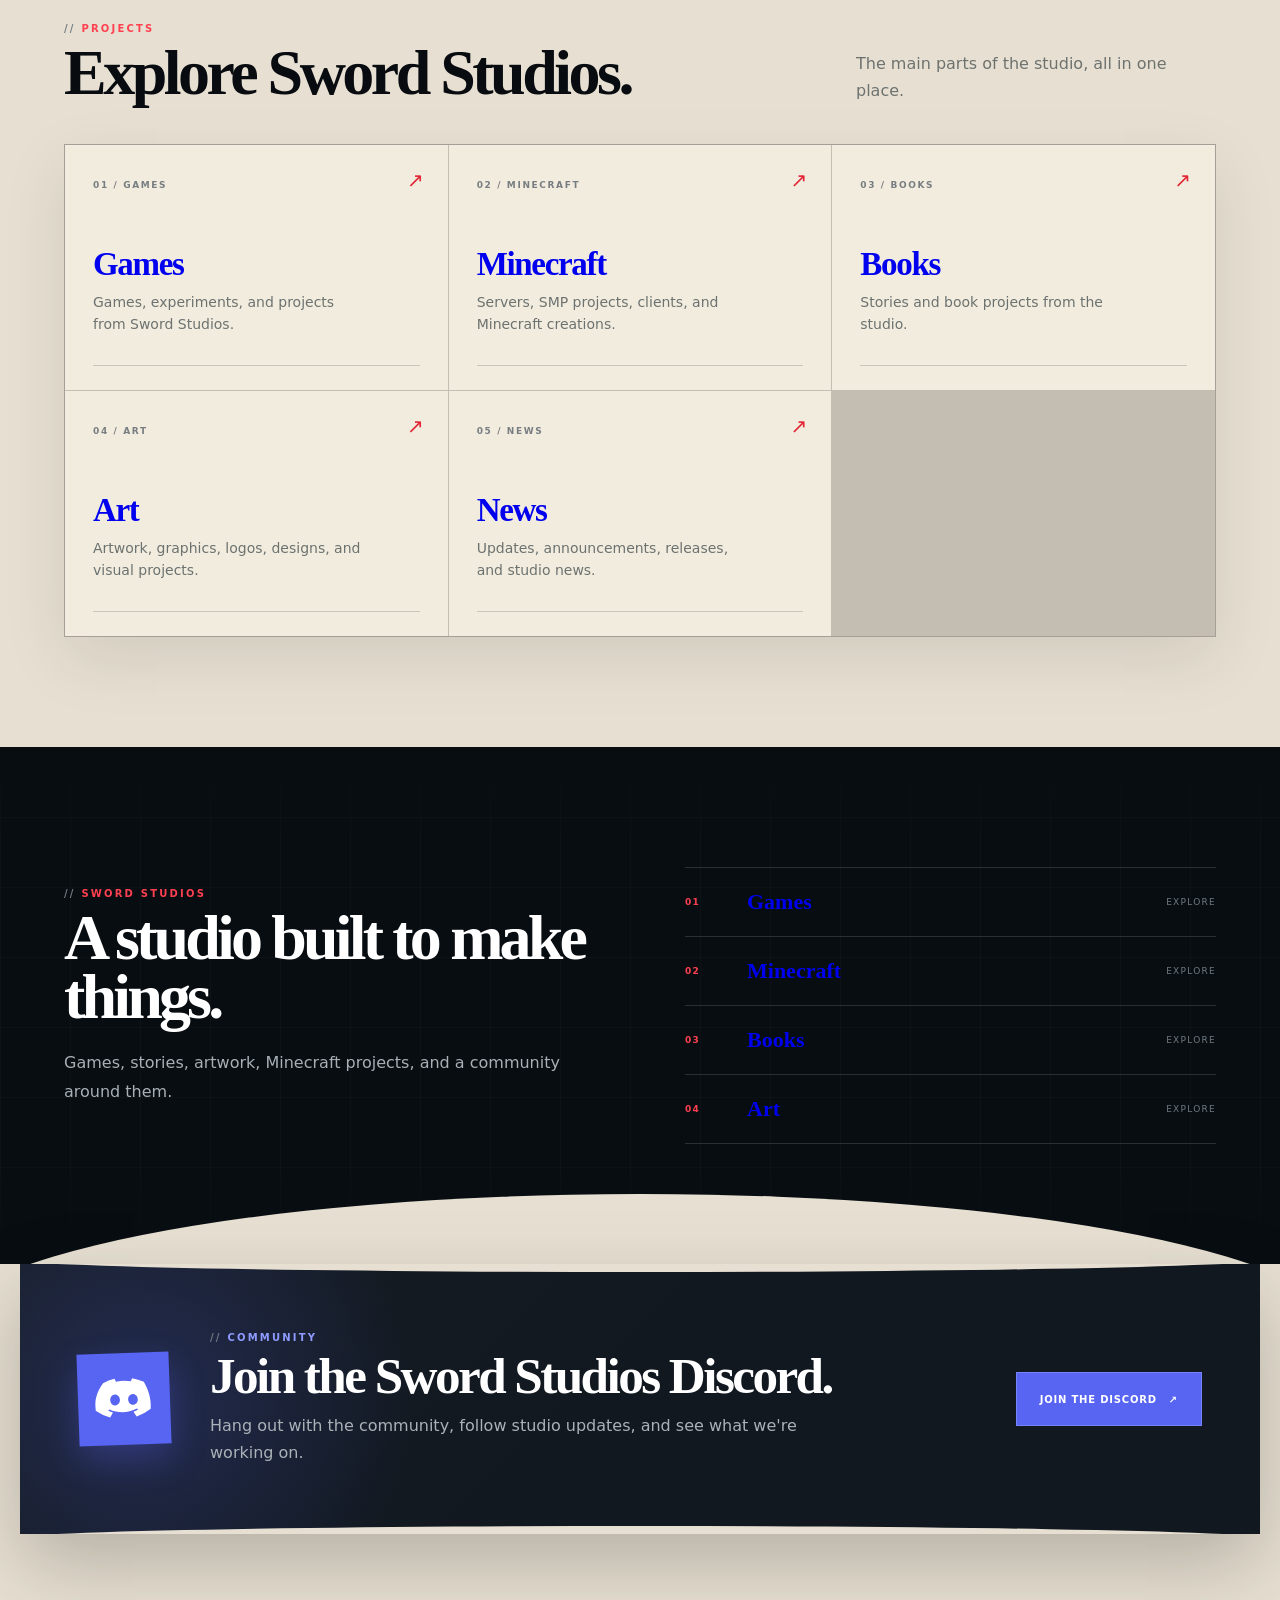
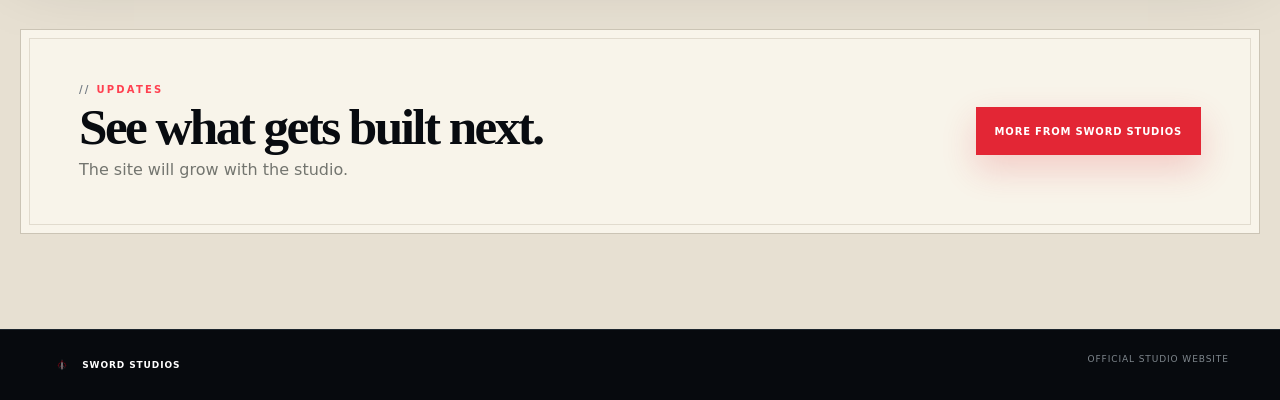
==== commit bf0d6470: "Add files via upload added more stuf" ====
--- a/index.html
+++ b/index.html
@@ -2,59 +2,73 @@
 <html lang="en">
 <head>
 <meta charset="utf-8"><meta name="viewport" content="width=device-width,initial-scale=1">
-<title>Sword Studios</title><meta name="description" content="The official Sword Studios website — games, Minecraft, books, art, community, and more.">
-<link rel="icon" href="favicon.svg" type="image/svg+xml"><link rel="stylesheet" href="styles.css">
+<title>Sword Studios</title>
+<meta name="description" content="The official Sword Studios website — games, Minecraft, books, art, community, and more.">
+<link rel="icon" href="assets/favicon.png" type="image/png"><link rel="stylesheet" href="styles.css">
 </head>
 <body>
+<div class="page-grain" aria-hidden="true"></div>
 <header class="site-header">
-<a class="brand" href="index.html" aria-label="Sword Studios home"><div class="brand-mark"><span></span></div><span>SWORD STUDIOS</span></a>
-<button class="menu-button" aria-label="Open navigation" aria-expanded="false">☰</button>
-<nav class="nav"><a class="active" href="index.html">Home</a><a href="games.html">Games</a><a href="minecraft.html">Minecraft</a><a href="books.html">Books</a><a href="art.html">Art</a><a href="news.html">News</a><a href="more.html">More</a></nav>
+  <a class="brand" href="index.html" aria-label="Sword Studios home">
+    <div class="brand-mark"><img src="assets/favicon.png" alt=""></div><span>SWORD STUDIOS</span>
+  </a>
+  <button class="menu-button" aria-label="Open navigation" aria-expanded="false"><span></span><span></span><span></span></button>
+  <nav class="nav"><a class="active" href="index.html">Home</a><a href="games.html">Games</a><a href="minecraft.html">Minecraft</a><a href="books.html">Books</a><a href="art.html">Art</a><a href="news.html">News</a><a href="more.html">More</a></nav>
 </header>
 <main>
 <section class="hero">
-<div class="hero-copy">
-<div class="eyebrow">Sword Studios / Main Deck</div>
-<h1>Made to <span class="red">explore.</span><br><span class="outline">Built to last.</span></h1>
-<p>Sword Studios is a home for games, Minecraft projects, books, art, community, and whatever gets built next.</p>
-<div class="hero-buttons"><a class="button primary" href="games.html">Explore the Studio <span>→</span></a><a class="button secondary" href="news.html">View News <span>↗</span></a></div>
-</div>
-<div class="hero-chart">
-<div class="chart-frame">
-<div class="chart-label">S.S. / STUDIO CHART</div><div class="compass">N</div>
-<div class="logo-art"><img src="sword-studios-logo.png" alt="Sword Studios skull and crossed swords logo"></div>
-<div class="ticker"><div>Course<strong>Open waters</strong></div><div>Signal<strong>Studio active</strong></div><div>Log<strong>More to come</strong></div></div>
-</div>
-</div>
+  <div class="hero-map-lines" aria-hidden="true"></div>
+  <div class="hero-copy reveal">
+    <div class="eyebrow">Sword Studios</div>
+    <h1>Sword<br><span>Studios.</span></h1>
+    <p>Games, Minecraft projects, books, art, community, and more.</p>
+    <div class="hero-buttons"><a class="button primary" href="#projects">Explore projects <span>→</span></a><a class="button secondary" href="news.html">Latest updates <span>↗</span></a></div>
+    <div class="hero-coordinates"><span>STUDIO</span><i></i><span>CREATIVE WORKS</span><i></i><span>EST. ONLINE</span></div>
+  </div>
+  <div class="hero-art reveal delay-1">
+    <div class="hero-ocean"></div>
+    <div class="hero-art-vignette"></div>
+    <div class="hero-compass" aria-hidden="true"><span>N</span><span>E</span><span>S</span><span>W</span></div>
+    <div class="hero-caption"><span>01</span><span>OPEN WATERS</span><span>◈</span></div>
+  </div>
 </section>
-<section class="section">
-<div class="section-inner">
-<div class="section-heading"><div><div class="section-kicker">What we do</div><h2>Pick a course.</h2></div><p>Different parts of Sword Studios, all in one place. The site can grow as the studio grows.</p></div>
-<div class="project-grid">
-<a class="project-card" href="games.html"><span class="project-number">01 / GAMES</span><span class="project-arrow">↗</span><h3>Games</h3><p>Games, experiments, and projects from Sword Studios.</p></a>
-<a class="project-card" href="minecraft.html"><span class="project-number">02 / MINECRAFT</span><span class="project-arrow">↗</span><h3>Minecraft</h3><p>Servers, SMP projects, clients, and Minecraft creations.</p></a>
-<a class="project-card" href="books.html"><span class="project-number">04 / BOOKS</span><span class="project-arrow">↗</span><h3>Books</h3><p>Stories and book projects from the studio.</p></a>
-<a class="project-card" href="art.html"><span class="project-number">05 / ART</span><span class="project-arrow">↗</span><h3>Art</h3><p>Artwork, graphics, logos, designs, and visual projects.</p></a>
-<a class="project-card" href="news.html"><span class="project-number">06 / NEWS</span><span class="project-arrow">↗</span><h3>News</h3><p>Updates, announcements, releases, and studio news.</p></a>
-</div></div>
+<section class="paper-break" aria-hidden="true"><div></div></section>
+<section class="section projects" id="projects">
+  <div class="section-inner">
+    <div class="section-heading reveal"><div><div class="section-kicker">Projects</div><h2>Explore Sword Studios.</h2></div><p>The main parts of the studio, all in one place.</p></div>
+    <div class="project-grid">
+      <a class="project-card reveal" href="games.html"><span class="project-number">01 / GAMES</span><span class="project-arrow">↗</span><h3>Games</h3><p>Games, experiments, and projects from Sword Studios.</p><div class="card-line"></div></a>
+      <a class="project-card reveal delay-1" href="minecraft.html"><span class="project-number">02 / MINECRAFT</span><span class="project-arrow">↗</span><h3>Minecraft</h3><p>Servers, SMP projects, clients, and Minecraft creations.</p><div class="card-line"></div></a>
+      <a class="project-card reveal delay-2" href="books.html"><span class="project-number">03 / BOOKS</span><span class="project-arrow">↗</span><h3>Books</h3><p>Stories and book projects from the studio.</p><div class="card-line"></div></a>
+      <a class="project-card reveal" href="art.html"><span class="project-number">04 / ART</span><span class="project-arrow">↗</span><h3>Art</h3><p>Artwork, graphics, logos, designs, and visual projects.</p><div class="card-line"></div></a>
+      <a class="project-card reveal delay-1" href="news.html"><span class="project-number">05 / NEWS</span><span class="project-arrow">↗</span><h3>News</h3><p>Updates, announcements, releases, and studio news.</p><div class="card-line"></div></a>
+    </div>
+  </div>
 </section>
-<section class="section dark">
-<div class="section-inner mission">
-<div><div class="section-kicker">The studio</div><h2>A little bit of ocean. A lot of ideas.</h2><p>Sword Studios is built around making things: games, worlds, stories, artwork, Minecraft projects, and a place for the people around them. Nothing has to fit into one box.</p></div>
-<div class="route-list"><div class="route"><span class="num">ROUTE 01</span><h3>Games & projects</h3><span>Explore</span></div><div class="route"><span class="num">ROUTE 02</span><h3>Minecraft</h3><span>Explore</span></div><div class="route"><span class="num">ROUTE 03</span><h3>Books & stories</h3><span>Explore</span></div><div class="route"><span class="num">ROUTE 04</span><h3>Art & design</h3><span>Explore</span></div></div>
-</div></section>
-<section class="discord-cta">
-<div class="discord-waterline"></div>
-<div class="discord-inner">
-<div class="discord-emblem" aria-hidden="true">
-<svg viewBox="0 0 96 76" role="img"><path d="M17 13C30 5 66 5 79 13c7 12 11 25 11 41-7 6-15 10-24 13l-7-10c5-2 9-4 13-7-2 2-5 3-8 4-12 4-20 4-32 0-3-1-6-2-8-4 4 3 8 5 13 7l-7 10c-9-3-17-7-24-13 0-16 4-29 11-41z" fill="currentColor"/><circle cx="35" cy="39" r="5" fill="#5865F2"/><circle cx="61" cy="39" r="5" fill="#5865F2"/><path d="M39 52c5 3 13 3 18 0" fill="none" stroke="#5865F2" stroke-width="4" stroke-linecap="round"/></svg>
-</div>
-<div class="discord-copy"><div class="section-kicker">The crew</div><h2>Join the Sword Studios Discord.</h2><p>Hang out with the community, follow studio updates, and see what we're working on.</p></div>
-<a class="discord-button" href="https://discord.gg/aHGEQFrE2t" target="_blank" rel="noopener">Join the Discord <span>↗</span></a>
-</div>
+<section class="ocean-section">
+  <div class="ocean-section-inner">
+    <div class="ocean-copy reveal"><div class="section-kicker">Sword Studios</div><h2>A studio built to make things.</h2><p>Games, stories, artwork, Minecraft projects, and a community around them.</p></div>
+    <div class="route-grid reveal delay-1">
+      <a href="games.html"><span>01</span><strong>Games</strong><em>Explore</em></a>
+      <a href="minecraft.html"><span>02</span><strong>Minecraft</strong><em>Explore</em></a>
+      <a href="books.html"><span>03</span><strong>Books</strong><em>Explore</em></a>
+      <a href="art.html"><span>04</span><strong>Art</strong><em>Explore</em></a>
+    </div>
+  </div>
 </section>
-<section class="strip"><div class="strip-inner"><div><div class="section-kicker">Keep watch</div><h2>See what gets built next.</h2><p>The studio is always changing course.</p></div><a class="button primary" href="more.html">More from Sword Studios</a></div></section>
+<section class="discord-cta reveal">
+  <div class="scroll-edge top" aria-hidden="true"></div>
+  <div class="discord-inner">
+    <div class="discord-emblem" aria-hidden="true">
+      <svg viewBox="0 0 48 48" role="img"><path fill="currentColor" d="M40.9 10.3A38.2 38.2 0 0 0 31.3 7l-1.2 2.5a28 28 0 0 0-12.2 0L16.7 7a38.2 38.2 0 0 0-9.6 3.3C1.1 17.9-.6 25.4.2 32.8a38.7 38.7 0 0 0 11.8 6 29 29 0 0 0 2.5-3.9 24.6 24.6 0 0 1-3.9-1.9l.9-.7c7.5 3.5 15.6 3.5 23 0l.9.7c-1.2.7-2.5 1.3-3.9 1.9a29 29 0 0 0 2.5 3.9 38.7 38.7 0 0 0 11.8-6c.9-8.6-1.5-16-4.9-22.5ZM16.6 29.1c-2.2 0-4-2-4-4.5s1.8-4.5 4-4.5 4 2 4 4.5-1.8 4.5-4 4.5Zm14.8 0c-2.2 0-4-2-4-4.5s1.8-4.5 4-4.5 4 2 4 4.5-1.8 4.5-4 4.5Z"/></svg>
+    </div>
+    <div class="discord-copy"><div class="section-kicker">Community</div><h2>Join the Sword Studios Discord.</h2><p>Hang out with the community, follow studio updates, and see what we're working on.</p></div>
+    <a class="discord-button" href="https://discord.gg/aHGEQFrE2t" target="_blank" rel="noopener">Join the Discord <span>↗</span></a>
+  </div>
+  <div class="scroll-edge bottom" aria-hidden="true"></div>
+</section>
+<section class="closing reveal"><div><div class="section-kicker">Updates</div><h2>See what gets built next.</h2><p>The site will grow with the studio.</p></div><a class="button primary" href="more.html">More from Sword Studios</a></section>
 </main>
-<footer><div class="footer-brand"><span>◆</span> SWORD STUDIOS</div><span>Official studio website</span></footer>
+<footer><div class="footer-brand"><img src="assets/favicon.png" alt=""> <span>SWORD STUDIOS</span></div><span>Official studio website</span></footer>
 <script src="script.js"></script>
 </body></html>
--- a/styles.css
+++ b/styles.css
@@ -1,106 +1,8 @@
 :root{
-  --ink:#090b0f;
-  --ink-2:#10141b;
-  --navy:#0d1724;
-  --navy-2:#122335;
-  --red:#e21d2e;
-  --red-2:#ff3947;
-  --white:#f7f7f4;
-  --paper:#ecece8;
-  --gray:#a6adb6;
-  --line:rgba(255,255,255,.12);
-  --dark-line:rgba(10,12,16,.14);
-  --shadow:0 24px 70px rgba(0,0,0,.24);
-  --max:1240px;
+  --ink:#080b10;--ink2:#101720;--navy:#071521;--navy2:#0c2432;--red:#e32635;--red2:#ff4050;
+  --paper:#e7e0d2;--paper2:#f2ecdf;--ivory:#f8f4ea;--gray:#9da4aa;--line:rgba(255,255,255,.14);--darkline:rgba(8,11,16,.16);
+  --max:1240px;--shadow:0 30px 90px rgba(0,0,0,.28)
 }
-*{box-sizing:border-box}
-html{scroll-behavior:smooth}
-body{margin:0;font-family:Inter,ui-sans-serif,system-ui,-apple-system,BlinkMacSystemFont,"Segoe UI",sans-serif;background:var(--paper);color:var(--ink);overflow-x:hidden}
-a{color:inherit}
-body:before{content:"";position:fixed;inset:0;pointer-events:none;z-index:50;opacity:.035;background-image:radial-gradient(#fff 1px,transparent 1px);background-size:5px 5px;mix-blend-mode:soft-light}
-.site-header{height:82px;padding:0 5vw;display:flex;align-items:center;justify-content:space-between;background:rgba(8,11,15,.94);border-bottom:1px solid var(--line);position:relative;z-index:20;color:#fff}
-.brand{display:flex;align-items:center;gap:13px;text-decoration:none;letter-spacing:.13em;font-size:13px;font-weight:900}
-.brand-mark{width:42px;height:42px;display:grid;place-items:center;border:1px solid rgba(255,255,255,.28);background:linear-gradient(145deg,#1b2028,#080a0e);position:relative;overflow:hidden}
-.brand-mark:before,.brand-mark:after{content:"";position:absolute;background:var(--red);transform:rotate(45deg)}
-.brand-mark:before{width:2px;height:48px}.brand-mark:after{height:2px;width:48px}
-.brand-mark span{position:relative;z-index:2;width:13px;height:13px;border:2px solid #fff;transform:rotate(45deg)}
-.nav{display:flex;align-items:center;gap:2px}
-.nav a{position:relative;padding:12px 13px;text-decoration:none;color:#aeb4bd;font-size:13px;font-weight:750;letter-spacing:.03em;transition:.2s color,.2s background}
-.nav a:after{content:"";position:absolute;left:13px;right:13px;bottom:6px;height:2px;background:var(--red);transform:scaleX(0);transform-origin:left;transition:.2s transform}
-.nav a:hover,.nav a.active{color:#fff}.nav a:hover:after,.nav a.active:after{transform:scaleX(1)}
-.menu-button{display:none;border:1px solid var(--line);background:#11161d;color:#fff;padding:9px 12px;font-size:19px}
-.hero{position:relative;min-height:760px;display:grid;grid-template-columns:minmax(0,1.05fr) minmax(420px,.95fr);align-items:center;gap:50px;padding:90px max(5vw,24px) 100px;background:radial-gradient(circle at 78% 40%,rgba(226,29,46,.14),transparent 30%),linear-gradient(145deg,#070a0e 0%,#0b1119 48%,#0e1c2a 100%);color:#fff;overflow:hidden}
-.hero:before{content:"";position:absolute;left:-5%;right:-5%;bottom:-140px;height:300px;border-radius:50% 50% 0 0/100% 100% 0 0;background:var(--paper);transform:rotate(-2deg);opacity:.98}
-.hero:after{content:"";position:absolute;left:-8%;right:-8%;bottom:-185px;height:270px;border-top:1px solid rgba(255,255,255,.08);border-radius:50%;transform:rotate(3deg)}
-.hero-copy{position:relative;z-index:2;max-width:700px}
-.eyebrow{display:flex;align-items:center;gap:10px;font-size:11px;font-weight:900;letter-spacing:.2em;text-transform:uppercase;color:var(--red-2);margin-bottom:17px}
-.eyebrow:before{content:"";width:26px;height:2px;background:var(--red)}
-.hero h1{font-size:clamp(50px,7.3vw,94px);line-height:.9;letter-spacing:-.065em;margin:0 0 28px;max-width:800px}
-.hero h1 .red{color:var(--red-2)}
-.hero h1 .outline{color:transparent;-webkit-text-stroke:1px rgba(255,255,255,.72)}
-.hero p{max-width:610px;font-size:18px;line-height:1.7;color:#b7bec8;margin:0}
-.hero-buttons{display:flex;gap:12px;flex-wrap:wrap;margin-top:34px}
-.button{display:inline-flex;align-items:center;justify-content:center;gap:10px;min-height:47px;padding:0 18px;text-decoration:none;text-transform:uppercase;letter-spacing:.07em;font-size:11px;font-weight:900;border:1px solid transparent;transition:.22s transform,.22s box-shadow,.22s background,.22s color}
-.button:hover{transform:translateY(-2px)}
-.primary{background:var(--red);color:#fff;box-shadow:0 14px 35px rgba(226,29,46,.22)}
-.primary:hover{background:#f12a3a}
-.secondary{background:transparent;color:#fff;border-color:rgba(255,255,255,.25)}
-.secondary:hover{background:#fff;color:#0b0d11}
-.hero-chart{position:relative;z-index:2;min-height:520px;display:grid;place-items:center}
-.chart-frame{width:min(520px,90vw);aspect-ratio:1/.94;position:relative;border:1px solid rgba(255,255,255,.18);background:linear-gradient(145deg,rgba(255,255,255,.055),rgba(255,255,255,.015));box-shadow:var(--shadow);overflow:hidden;transform:rotate(2deg)}
-.chart-frame:before{content:"";position:absolute;inset:22px;border:1px solid rgba(255,255,255,.09);background:linear-gradient(rgba(255,255,255,.025) 1px,transparent 1px),linear-gradient(90deg,rgba(255,255,255,.025) 1px,transparent 1px);background-size:38px 38px}
-.chart-frame:after{content:"N   •   47° 19'   •   122° 42'";position:absolute;right:24px;bottom:18px;color:rgba(255,255,255,.38);font-size:9px;letter-spacing:.15em}
-.logo-art{position:absolute;inset:42px;display:grid;place-items:center;background:radial-gradient(circle,rgba(226,29,46,.08),transparent 56%)}
-.logo-art img{width:84%;height:84%;object-fit:contain;filter:drop-shadow(0 18px 35px rgba(0,0,0,.5))}
-.chart-label{position:absolute;top:24px;left:24px;font-size:9px;letter-spacing:.18em;color:#88929e;text-transform:uppercase}
-.compass{position:absolute;right:26px;top:23px;width:48px;height:48px;border:1px solid rgba(255,255,255,.22);border-radius:50%;display:grid;place-items:center;color:#dfe3e6;font-size:10px}
-.compass:before,.compass:after{content:"";position:absolute;background:var(--red)}
-.compass:before{width:1px;height:100%}.compass:after{height:1px;width:100%}
-.ticker{position:absolute;left:0;right:0;bottom:0;z-index:3;border-top:1px solid rgba(255,255,255,.12);background:rgba(5,7,10,.58);backdrop-filter:blur(8px);display:grid;grid-template-columns:repeat(3,1fr)}
-.ticker div{padding:13px 16px;border-right:1px solid rgba(255,255,255,.1);font-size:9px;letter-spacing:.13em;text-transform:uppercase;color:#9da5ae}.ticker div:last-child{border-right:0}.ticker strong{display:block;color:#fff;font-size:11px;margin-top:3px}
-.section{padding:110px max(5vw,24px);background:var(--paper)}
-.section.dark{background:#0a0d12;color:#fff;position:relative;overflow:hidden}
-.section.dark:before{content:"";position:absolute;inset:0;background:linear-gradient(125deg,transparent 55%,rgba(226,29,46,.08));pointer-events:none}
-.section-inner{max-width:var(--max);margin:0 auto;position:relative;z-index:1}
-.section-heading{display:flex;justify-content:space-between;align-items:end;gap:35px;margin-bottom:42px}
-.section-heading h2{font-size:clamp(34px,5vw,60px);letter-spacing:-.055em;line-height:.95;margin:0}
-.section-heading p{max-width:390px;color:#777d85;line-height:1.65;margin:0}.dark .section-heading p{color:#8f98a4}
-.section-kicker{font-size:10px;letter-spacing:.2em;text-transform:uppercase;font-weight:900;color:var(--red);margin-bottom:13px}
-.section-kicker:before{content:"// ";color:#737b85}
-.project-grid{display:grid;grid-template-columns:repeat(3,1fr);gap:1px;background:var(--dark-line);border:1px solid var(--dark-line)}
-.project-card{min-height:235px;background:#f7f7f4;text-decoration:none;padding:27px;position:relative;overflow:hidden;transition:.22s background,.22s color,.22s transform}
-.project-card:hover{background:#11161d;color:#fff;transform:translateY(-4px);z-index:2}
-.project-card:before{content:"";position:absolute;right:-35px;bottom:-35px;width:130px;height:130px;border:1px solid rgba(226,29,46,.25);border-radius:50%}
-.project-number{font-size:10px;letter-spacing:.18em;color:#8a9098;font-weight:900}.project-card:hover .project-number{color:#c3c8ce}
-.project-card h3{font-size:27px;letter-spacing:-.04em;margin:42px 0 8px}.project-card p{margin:0;max-width:260px;color:#6f757d;line-height:1.55}.project-card:hover p{color:#aeb5bd}
-.project-arrow{position:absolute;right:24px;top:24px;color:var(--red);font-size:20px}.project-card:hover .project-arrow{color:#fff}
-.mission{display:grid;grid-template-columns:1.15fr .85fr;gap:70px;align-items:center}
-.mission h2{font-size:clamp(38px,5vw,65px);line-height:.95;letter-spacing:-.06em;margin:0 0 24px}.mission p{color:#aab1bb;line-height:1.8;max-width:650px}
-.route-list{border-top:1px solid var(--line)}
-.route{display:grid;grid-template-columns:80px 1fr auto;gap:20px;align-items:center;padding:18px 0;border-bottom:1px solid var(--line)}
-.route .num{color:var(--red);font-size:10px;letter-spacing:.16em;font-weight:900}.route h3{margin:0;font-size:16px}.route span:last-child{color:#737b86;font-size:10px;letter-spacing:.13em;text-transform:uppercase}
-.strip{margin:0 max(5vw,24px) 90px;padding:48px max(5vw,30px);background:#0b0e13;color:#fff;position:relative;overflow:hidden;max-width:calc(var(--max) + 0px);margin-left:auto;margin-right:auto}
-.strip:before{content:"";position:absolute;inset:0;background:repeating-linear-gradient(135deg,transparent 0 42px,rgba(255,255,255,.025) 43px 44px)}
-.strip-inner{position:relative;z-index:1;display:flex;align-items:center;justify-content:space-between;gap:30px}.strip h2{font-size:clamp(28px,4vw,48px);letter-spacing:-.05em;margin:0}.strip p{color:#8f98a4;margin:8px 0 0}
-.inner-page{min-height:calc(100vh - 150px);padding:90px max(5vw,24px);background:radial-gradient(circle at 85% 20%,rgba(226,29,46,.07),transparent 22%),var(--paper)}
-.inner-wrap{max-width:var(--max);margin:0 auto}.inner-page h1{font-size:clamp(52px,8vw,100px);line-height:.86;letter-spacing:-.07em;margin:0 0 20px}.lead{font-size:18px;line-height:1.7;color:#68707a;max-width:650px}
-.page-board{margin-top:55px;border:1px solid #cfd2d0;background:#f7f7f4;box-shadow:0 18px 50px rgba(15,18,22,.08);position:relative;overflow:hidden}.page-board:before{content:"";display:block;height:5px;background:var(--red)}
-.board-top{display:flex;justify-content:space-between;gap:20px;padding:18px 22px;border-bottom:1px solid #d9dcd9;font-size:10px;text-transform:uppercase;letter-spacing:.16em;color:#7b828a;font-weight:900}.board-top strong{color:#15191e}
-.board-body{min-height:300px;padding:60px 30px;display:grid;place-items:center;text-align:center}.board-body h2{margin:0 0 10px;font-size:30px;letter-spacing:-.04em}.board-body p{margin:0;color:#7b828a;max-width:500px;line-height:1.6}
-footer{background:#07090c;color:#8e969f;border-top:1px solid #1d232b;padding:25px max(5vw,24px);display:flex;justify-content:space-between;gap:20px;font-size:10px;letter-spacing:.08em;text-transform:uppercase}footer .footer-brand{color:#fff;font-weight:900}footer .footer-brand span{color:var(--red)}
-@media(max-width:950px){.nav{display:none;position:absolute;top:82px;left:0;right:0;padding:12px 5vw;background:#080b0f;border-bottom:1px solid var(--line);flex-direction:column;align-items:stretch}.nav.open{display:flex}.nav a{padding:14px}.nav a:after{left:14px;right:auto;width:30px}.menu-button{display:block}.hero{grid-template-columns:1fr;min-height:auto;padding-top:75px}.hero-copy{max-width:760px}.hero-chart{min-height:460px}.project-grid{grid-template-columns:repeat(2,1fr)}.mission{grid-template-columns:1fr}.section-heading{display:block}.section-heading p{margin-top:18px}.route{grid-template-columns:55px 1fr}.route span:last-child{display:none}}
-@media(max-width:600px){.site-header{padding:0 20px}.brand span{font-size:11px}.hero{padding:62px 20px 90px}.hero h1{font-size:54px}.hero p{font-size:16px}.hero-chart{min-height:350px}.chart-frame{width:100%}.logo-art{inset:30px}.ticker{grid-template-columns:1fr}.ticker div{display:none}.ticker div:first-child{display:block}.section{padding:78px 20px}.project-grid{grid-template-columns:1fr}.project-card{min-height:205px}.strip{margin:0 20px 65px;padding:32px 24px}.strip-inner{display:block}.strip .button{margin-top:22px}.inner-page{padding:65px 20px}.inner-page h1{font-size:58px}.board-body{padding:50px 22px}footer{display:block;line-height:1.7}footer span{display:block;margin-top:7px}}
-
-/* Discord crew section */
-.discord-cta{position:relative;margin:0 max(5vw,24px) 90px;max-width:var(--max);margin-left:auto;margin-right:auto;overflow:hidden;background:#5865f2;color:#fff;box-shadow:0 22px 60px rgba(38,45,120,.22)}
-.discord-cta:before{content:"";position:absolute;inset:0;background:radial-gradient(circle at 84% 20%,rgba(255,255,255,.18),transparent 25%),linear-gradient(135deg,rgba(255,255,255,.05),transparent 55%);pointer-events:none}
-.discord-waterline{position:absolute;left:-5%;right:-5%;top:-42px;height:85px;border-bottom:1px solid rgba(255,255,255,.22);border-radius:50%;transform:rotate(-2deg)}
-.discord-inner{position:relative;z-index:1;min-height:260px;padding:58px 58px;display:grid;grid-template-columns:110px 1fr auto;align-items:center;gap:34px}
-.discord-emblem{width:92px;height:92px;border:1px solid rgba(255,255,255,.4);border-radius:24px;display:grid;place-items:center;background:rgba(0,0,0,.12);box-shadow:inset 0 0 0 7px rgba(255,255,255,.05)}
-.discord-emblem svg{width:62px;height:auto;color:#fff;display:block}
-.discord-copy .section-kicker{color:#fff;margin-bottom:9px}.discord-copy .section-kicker:before{color:rgba(255,255,255,.6)}
-.discord-copy h2{font-size:clamp(32px,4vw,54px);line-height:.95;letter-spacing:-.055em;margin:0 0 14px}.discord-copy p{margin:0;max-width:620px;color:rgba(255,255,255,.82);line-height:1.65}
-.discord-button{display:inline-flex;align-items:center;justify-content:center;gap:12px;min-height:52px;padding:0 22px;background:#fff;color:#1d2254;text-decoration:none;text-transform:uppercase;letter-spacing:.07em;font-size:11px;font-weight:900;border:1px solid rgba(255,255,255,.7);transition:.2s transform,.2s box-shadow,.2s background}
-.discord-button:hover{transform:translateY(-3px);box-shadow:0 15px 30px rgba(15,20,80,.22);background:#f5f6ff}
-@media(max-width:950px){.discord-inner{grid-template-columns:88px 1fr}.discord-button{grid-column:2;justify-self:start}}
-@media(max-width:600px){.discord-cta{margin:0 20px 65px}.discord-inner{grid-template-columns:1fr;padding:42px 26px;gap:22px}.discord-button{grid-column:auto;width:100%}.discord-emblem{width:78px;height:78px}.discord-emblem svg{width:52px}}
+*{box-sizing:border-box}html{scroll-behavior:smooth}body{margin:0;background:var(--paper);color:var(--ink);font-family:Inter,ui-sans-serif,system-ui,-apple-system,BlinkMacSystemFont,"Segoe UI",sans-serif;overflow-x:hidden}.page-grain{position:fixed;inset:0;pointer-events:none;z-index:100;opacity:.045;background-image:url("data:image/svg+xml,%3Csvg xmlns='http://www.w3.org/2000/svg' width='140' height='140' viewBox='0 0 140 140'%3E%3Cfilter id='n'%3E%3CfeTurbulence type='fractalNoise' baseFrequency='.8' numOctaves='3' stitchTiles='stitch'/%3E%3C/filter%3E%3Crect width='100%25' height='100%25' filter='url(%23n)' opacity='.35'/%3E%3C/svg%3E")}.site-header{height:84px;padding:0 max(4vw,24px);display:flex;align-items:center;justify-content:space-between;background:rgba(6,10,14,.96);border-bottom:1px solid rgba(255,255,255,.12);position:relative;z-index:20;color:#fff}.site-header:after{content:"";position:absolute;left:4vw;right:4vw;bottom:-1px;height:2px;background:linear-gradient(90deg,transparent,var(--red),transparent);opacity:.75}.brand{display:flex;align-items:center;gap:12px;text-decoration:none;letter-spacing:.14em;font-size:12px;font-weight:900}.brand-mark{width:46px;height:46px;display:grid;place-items:center;background:#090d12;border:1px solid rgba(255,255,255,.18);overflow:hidden}.brand-mark img{width:42px;height:42px;object-fit:contain}.nav{display:flex;align-items:center;gap:2px}.nav a{position:relative;padding:12px 13px;text-decoration:none;color:#9fa7af;font-size:12px;font-weight:800;letter-spacing:.04em;text-transform:uppercase;transition:.2s color,.2s background}.nav a:before{content:"";position:absolute;left:12px;right:12px;bottom:5px;height:1px;background:var(--red);transform:scaleX(0);transform-origin:left;transition:.25s}.nav a:hover,.nav a.active{color:#fff}.nav a:hover:before,.nav a.active:before{transform:scaleX(1)}.menu-button{display:none;width:44px;height:40px;border:1px solid var(--line);background:#0c1117;align-items:center;justify-content:center;flex-direction:column;gap:5px}.menu-button span{display:block;width:18px;height:1px;background:#fff}.hero{min-height:760px;display:grid;grid-template-columns:minmax(380px,.78fr) minmax(0,1.22fr);position:relative;background:#080c11;color:#fff;overflow:hidden}.hero-copy{position:relative;z-index:4;padding:110px max(4vw,30px) 100px max(6vw,30px);display:flex;flex-direction:column;justify-content:center;background:linear-gradient(90deg,#080c11 0%,#090d12 76%,rgba(9,13,18,.88) 100%)}.hero-copy:after{content:"";position:absolute;right:-90px;top:0;bottom:0;width:160px;background:linear-gradient(90deg,#080c11,transparent);pointer-events:none}.eyebrow,.section-kicker{font-size:10px;font-weight:900;letter-spacing:.22em;text-transform:uppercase;color:var(--red2)}.eyebrow:before,.section-kicker:before{content:"// ";color:#737b84}.hero h1{font-family:Georgia,"Times New Roman",serif;font-size:clamp(70px,8vw,118px);line-height:.78;letter-spacing:-.065em;margin:20px 0 28px}.hero h1 span{color:var(--red2)}.hero p{max-width:500px;color:#b9c0c5;font-size:17px;line-height:1.75;margin:0}.hero-buttons{display:flex;gap:11px;flex-wrap:wrap;margin-top:32px}.button{display:inline-flex;align-items:center;justify-content:center;gap:10px;min-height:48px;padding:0 18px;text-decoration:none;text-transform:uppercase;letter-spacing:.08em;font-size:10px;font-weight:900;border:1px solid transparent;transition:.25s transform,.25s box-shadow,.25s background,.25s color}.button:hover{transform:translateY(-3px)}.primary{background:var(--red);color:#fff;box-shadow:0 14px 35px rgba(227,38,53,.2)}.primary:hover{background:var(--red2);box-shadow:0 18px 45px rgba(227,38,53,.3)}.secondary{background:transparent;color:#fff;border-color:rgba(255,255,255,.24)}.secondary:hover{background:#fff;color:#080c11}.hero-coordinates{display:flex;align-items:center;gap:10px;margin-top:48px;color:#68727b;font-size:8px;letter-spacing:.17em}.hero-coordinates i{width:28px;height:1px;background:#313b43}.hero-art{min-height:760px;position:relative;overflow:hidden;background:#0b141b}.hero-ocean{position:absolute;inset:0;background-image:url("assets/hero-ocean.jpg");background-size:cover;background-position:center;transform:scale(1.04);filter:saturate(.9) contrast(1.03);animation:seaDrift 18s ease-in-out infinite alternate}.hero-art-vignette{position:absolute;inset:0;background:linear-gradient(90deg,rgba(7,11,15,.96) 0%,rgba(7,11,15,.3) 24%,transparent 52%),linear-gradient(0deg,rgba(5,9,13,.72),transparent 35%,rgba(5,9,13,.15));box-shadow:inset 0 0 100px rgba(0,0,0,.38)}.hero-compass{position:absolute;right:7%;top:10%;width:108px;height:108px;border:1px solid rgba(245,238,220,.35);border-radius:50%;color:rgba(245,238,220,.78);font:10px Georgia,serif;display:grid;place-items:center;transform:rotate(8deg)}.hero-compass:before,.hero-compass:after{content:"";position:absolute;inset:9px;border:1px solid rgba(245,238,220,.2);border-radius:50%}.hero-compass:after{inset:50% 4px auto;height:1px;background:rgba(227,38,53,.6);border:0}.hero-compass span{position:absolute}.hero-compass span:nth-child(1){top:8px}.hero-compass span:nth-child(2){right:8px}.hero-compass span:nth-child(3){bottom:8px}.hero-compass span:nth-child(4){left:8px}.hero-caption{position:absolute;left:5%;bottom:28px;right:5%;display:flex;align-items:center;gap:16px;color:rgba(255,255,255,.72);font-size:9px;letter-spacing:.17em}.hero-caption:before{content:"";height:1px;flex:1;background:rgba(255,255,255,.28)}.hero-caption span:last-child{color:var(--red2)}.paper-break{height:44px;background:var(--paper);position:relative;overflow:hidden}.paper-break:before,.paper-break:after{content:"";position:absolute;left:-2%;right:-2%;height:40px;border-radius:50%;background:#080c11}.paper-break:before{top:-30px}.paper-break:after{top:-39px;opacity:.18;transform:rotate(1deg)}.section{padding:110px max(5vw,24px);background:var(--paper)}.section-inner{max-width:var(--max);margin:0 auto}.section-heading{display:flex;justify-content:space-between;align-items:end;gap:35px;margin-bottom:40px}.section-heading h2{font-family:Georgia,"Times New Roman",serif;font-size:clamp(38px,5vw,64px);letter-spacing:-.055em;line-height:.95;margin:9px 0 0}.section-heading p{max-width:360px;color:#6d726f;line-height:1.7;margin:0}.project-grid{display:grid;grid-template-columns:repeat(3,1fr);gap:1px;background:var(--darkline);border:1px solid var(--darkline);box-shadow:0 22px 60px rgba(17,20,22,.1)}.project-card{min-height:245px;background:var(--paper2);text-decoration:none;padding:28px;position:relative;overflow:hidden;transition:.3s transform,.3s background,.3s color}.project-card:before{content:"";position:absolute;inset:0;background:linear-gradient(135deg,transparent 48%,rgba(227,38,53,.07));opacity:0;transition:.3s}.project-card:hover{background:#10161c;color:#fff;transform:translateY(-5px);z-index:2}.project-card:hover:before{opacity:1}.project-number{font-size:9px;letter-spacing:.18em;color:#777d80;font-weight:900}.project-card:hover .project-number{color:#aeb6bc}.project-card h3{font-family:Georgia,"Times New Roman",serif;font-size:33px;letter-spacing:-.04em;margin:54px 0 8px}.project-card p{margin:0;max-width:270px;color:#6c726f;line-height:1.6;font-size:14px}.project-card:hover p{color:#aeb6bc}.project-arrow{position:absolute;right:24px;top:23px;color:var(--red);font-size:20px;transition:.25s transform}.project-card:hover .project-arrow{color:#fff;transform:translate(3px,-3px)}.card-line{position:absolute;left:28px;right:28px;bottom:24px;height:1px;background:#c9c5ba;transform-origin:left;transition:.3s transform,.3s background}.project-card:hover .card-line{background:var(--red);transform:scaleX(.38)}.ocean-section{position:relative;background:#080d12;color:#fff;padding:120px max(5vw,24px);overflow:hidden}.ocean-section:before{content:"";position:absolute;inset:0;background:radial-gradient(circle at 15% 30%,rgba(227,38,53,.1),transparent 24%),linear-gradient(115deg,transparent 55%,rgba(255,255,255,.025));background-image:linear-gradient(rgba(255,255,255,.025) 1px,transparent 1px),linear-gradient(90deg,rgba(255,255,255,.025) 1px,transparent 1px);background-size:70px 70px;mask-image:linear-gradient(to bottom,transparent,black 18%,black 82%,transparent)}.ocean-section:after{content:"";position:absolute;left:-5%;right:-5%;bottom:-70px;height:140px;background:var(--paper);border-radius:50% 50% 0 0/100% 100% 0 0}.ocean-section-inner{max-width:var(--max);margin:0 auto;position:relative;z-index:1;display:grid;grid-template-columns:1fr 1fr;gap:90px;align-items:center}.ocean-copy h2{font-family:Georgia,"Times New Roman",serif;font-size:clamp(42px,5vw,70px);line-height:.92;letter-spacing:-.06em;margin:10px 0 22px}.ocean-copy p{color:#a8b0b6;line-height:1.8;max-width:520px}.route-grid{border-top:1px solid var(--line)}.route-grid a{display:grid;grid-template-columns:44px 1fr auto;gap:18px;align-items:center;padding:21px 0;border-bottom:1px solid var(--line);text-decoration:none;transition:.2s padding,.2s color}.route-grid a:hover{padding-left:10px;color:#fff}.route-grid span{font-size:9px;letter-spacing:.15em;color:var(--red2);font-weight:900}.route-grid strong{font-family:Georgia,"Times New Roman",serif;font-size:22px;font-weight:600}.route-grid em{font-style:normal;color:#707a82;font-size:9px;letter-spacing:.14em;text-transform:uppercase}.discord-cta{position:relative;max-width:var(--max);margin:0 auto 95px;background:#111820;color:#fff;overflow:hidden;box-shadow:0 30px 75px rgba(0,0,0,.22)}.discord-cta:before{content:"";position:absolute;inset:0;background:radial-gradient(circle at 10% 50%,rgba(88,101,242,.22),transparent 24%),linear-gradient(135deg,rgba(255,255,255,.025),transparent 50%)}.discord-inner{position:relative;z-index:1;min-height:270px;padding:55px 58px;display:grid;grid-template-columns:100px 1fr auto;align-items:center;gap:32px}.discord-emblem{width:92px;height:92px;display:grid;place-items:center;background:#5865f2;color:#fff;box-shadow:0 15px 35px rgba(88,101,242,.28);transform:rotate(-2deg)}.discord-emblem svg{width:58px;height:58px}.discord-copy .section-kicker{color:#8f9bff}.discord-copy h2{font-family:Georgia,"Times New Roman",serif;font-size:clamp(32px,4vw,53px);line-height:.95;letter-spacing:-.05em;margin:9px 0 13px}.discord-copy p{margin:0;max-width:600px;color:#aab2b8;line-height:1.65}.discord-button{display:inline-flex;align-items:center;justify-content:center;gap:12px;min-height:54px;padding:0 23px;background:#5865f2;color:#fff;text-decoration:none;text-transform:uppercase;letter-spacing:.08em;font-size:10px;font-weight:900;border:1px solid #7782ff;transition:.22s transform,.22s box-shadow,.22s background}.discord-button:hover{transform:translateY(-3px);background:#6975ff;box-shadow:0 16px 35px rgba(88,101,242,.3)}.scroll-edge{position:absolute;left:-2%;right:-2%;height:28px;background:var(--paper);border-radius:50%;z-index:2}.scroll-edge.top{top:-20px}.scroll-edge.bottom{bottom:-20px}.closing{max-width:var(--max);margin:0 auto 95px;padding:54px 58px;background:var(--ivory);border:1px solid #cbc4b5;display:flex;justify-content:space-between;align-items:center;gap:30px;position:relative}.closing:before{content:"";position:absolute;inset:8px;border:1px solid rgba(120,105,80,.18);pointer-events:none}.closing h2{font-family:Georgia,"Times New Roman",serif;font-size:clamp(32px,4vw,52px);line-height:.95;letter-spacing:-.05em;margin:8px 0}.closing p{color:#73756f;margin:0}.inner-page{min-height:calc(100vh - 150px);padding:90px max(5vw,24px);background:radial-gradient(circle at 85% 15%,rgba(227,38,53,.08),transparent 20%),var(--paper)}.inner-wrap{max-width:var(--max);margin:0 auto}.inner-page h1{font-family:Georgia,"Times New Roman",serif;font-size:clamp(58px,8vw,104px);line-height:.82;letter-spacing:-.07em;margin:18px 0 20px}.lead{font-size:18px;line-height:1.7;color:#676d6d;max-width:650px}.page-board{margin-top:55px;border:1px solid #c7c1b4;background:var(--paper2);box-shadow:0 20px 55px rgba(15,18,22,.08);position:relative;overflow:hidden}.page-board:before{content:"";display:block;height:4px;background:var(--red)}.board-top{display:flex;justify-content:space-between;gap:20px;padding:18px 22px;border-bottom:1px solid #d1cbc0;font-size:9px;text-transform:uppercase;letter-spacing:.16em;color:#747975;font-weight:900}.board-top strong{color:#15191e}.board-body{min-height:300px;padding:60px 30px;display:grid;place-items:center;text-align:center}.board-body h2{font-family:Georgia,"Times New Roman",serif;margin:0 0 10px;font-size:32px;letter-spacing:-.04em}.board-body p{margin:0;color:#727773;max-width:500px;line-height:1.6}footer{background:#070a0e;color:#7f878d;border-top:1px solid #1d252d;padding:24px max(4vw,24px);display:flex;justify-content:space-between;gap:20px;font-size:9px;letter-spacing:.1em;text-transform:uppercase}footer .footer-brand{display:flex;align-items:center;gap:9px;color:#fff;font-weight:900}footer .footer-brand img{width:22px;height:22px;object-fit:contain}.reveal{opacity:0;transform:translateY(18px);transition:opacity .7s ease,transform .7s ease}.reveal.visible{opacity:1;transform:none}.delay-1{transition-delay:.1s}.delay-2{transition-delay:.2s}@keyframes seaDrift{from{transform:scale(1.04) translate3d(0,0,0)}to{transform:scale(1.08) translate3d(-12px,-6px,0)}}
+@media(max-width:950px){.nav{display:none;position:absolute;top:84px;left:0;right:0;padding:12px 5vw;background:#070a0e;border-bottom:1px solid var(--line);flex-direction:column;align-items:stretch}.nav.open{display:flex}.nav a{padding:14px}.menu-button{display:flex}.hero{grid-template-columns:1fr}.hero-copy{padding-top:90px;padding-bottom:75px}.hero-copy:after{display:none}.hero-art{min-height:570px}.hero-art-vignette{background:linear-gradient(0deg,rgba(7,11,15,.78),transparent 45%),linear-gradient(90deg,rgba(7,11,15,.4),transparent 55%)}.project-grid{grid-template-columns:repeat(2,1fr)}.ocean-section-inner{grid-template-columns:1fr;gap:55px}.discord-inner{grid-template-columns:90px 1fr}.discord-button{grid-column:2;justify-self:start}.closing{margin-left:5vw;margin-right:5vw}}
+@media(max-width:600px){.site-header{padding:0 18px}.brand span{font-size:10px}.brand-mark{width:42px;height:42px}.hero-copy{padding:70px 22px 62px}.hero h1{font-size:70px}.hero p{font-size:15px}.hero-art{min-height:440px}.hero-compass{width:76px;height:76px;top:7%;right:7%}.hero-caption{bottom:18px}.section{padding:78px 20px}.section-heading{display:block}.section-heading p{margin-top:17px}.project-grid{grid-template-columns:1fr}.project-card{min-height:215px}.ocean-section{padding:82px 20px}.route-grid strong{font-size:19px}.discord-cta{margin:0 20px 65px}.discord-inner{grid-template-columns:1fr;padding:45px 26px;gap:22px}.discord-button{grid-column:auto;width:100%}.discord-emblem{width:76px;height:76px}.closing{margin:0 20px 65px;padding:40px 25px;display:block}.closing .button{margin-top:22px;width:100%}.inner-page{padding:65px 20px}.inner-page h1{font-size:62px}.board-body{padding:50px 22px}footer{display:block;line-height:1.7}footer>span{display:block;margin-top:8px}}
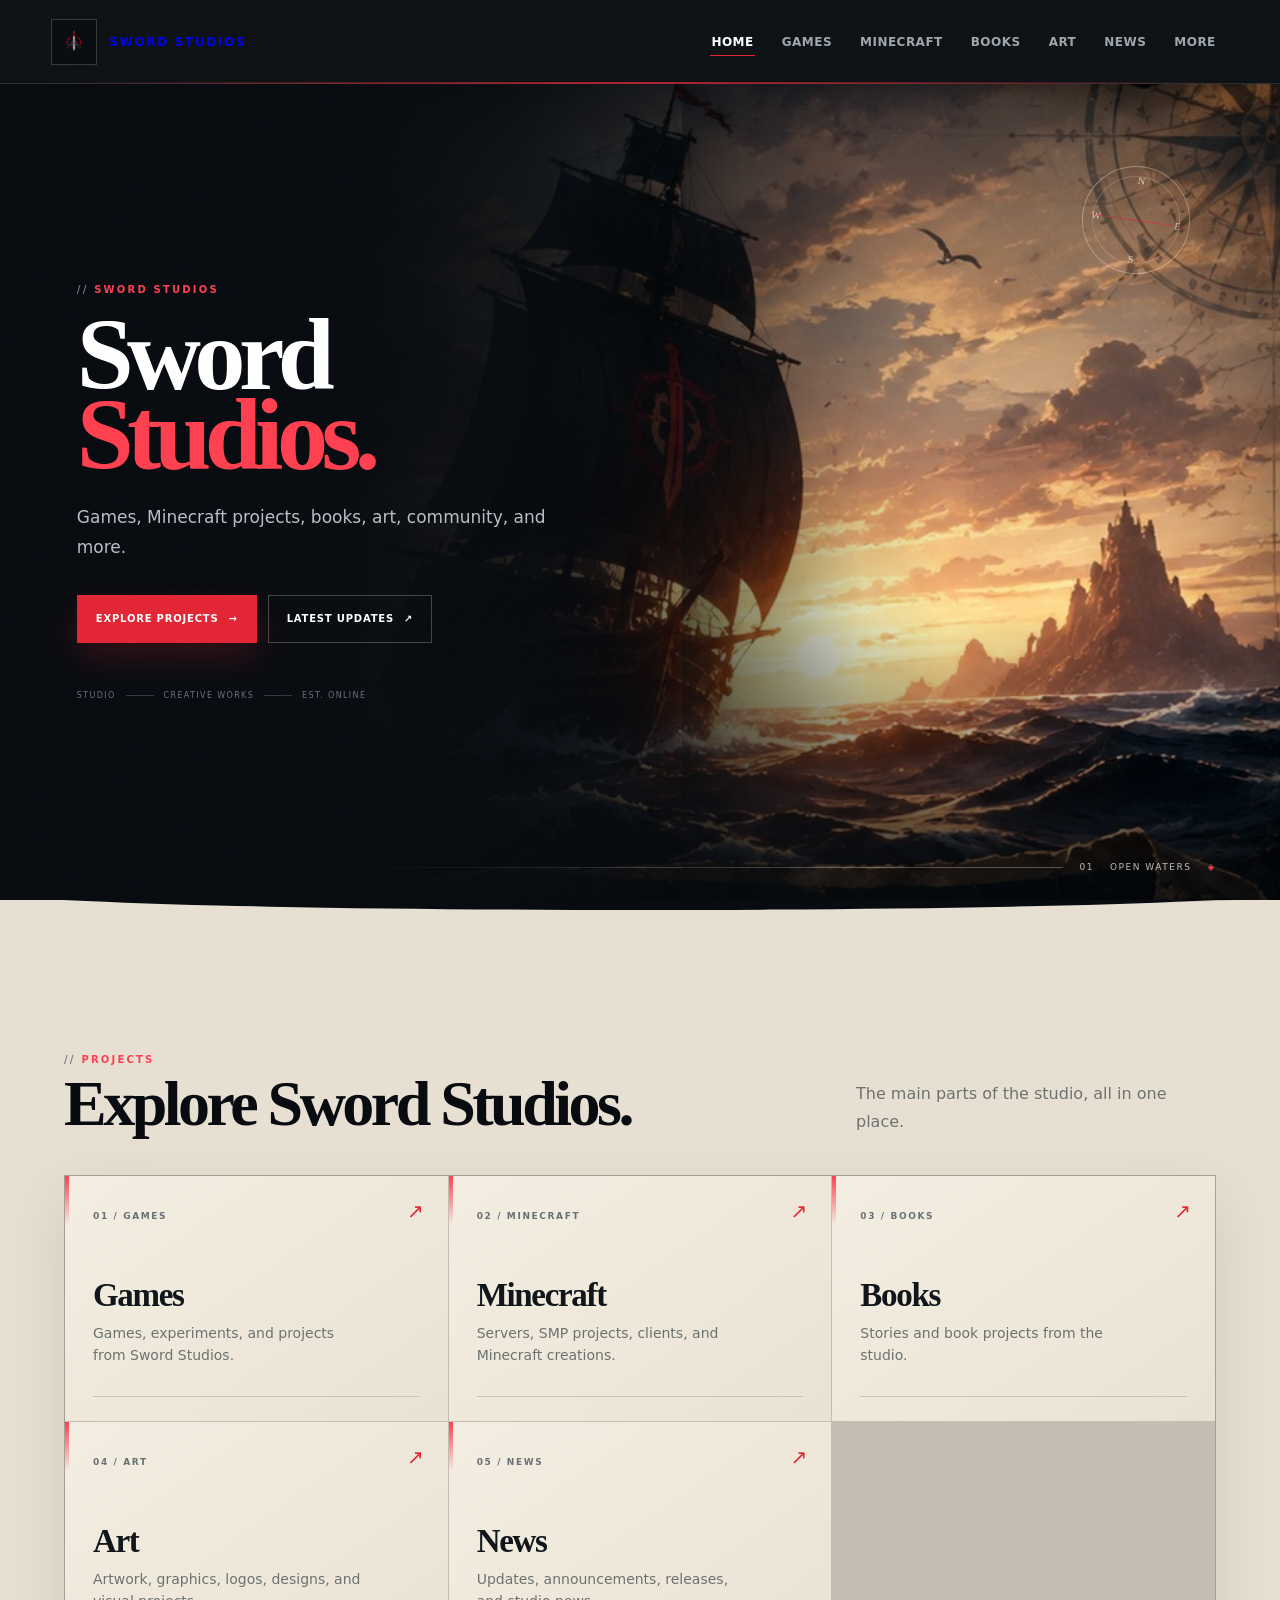
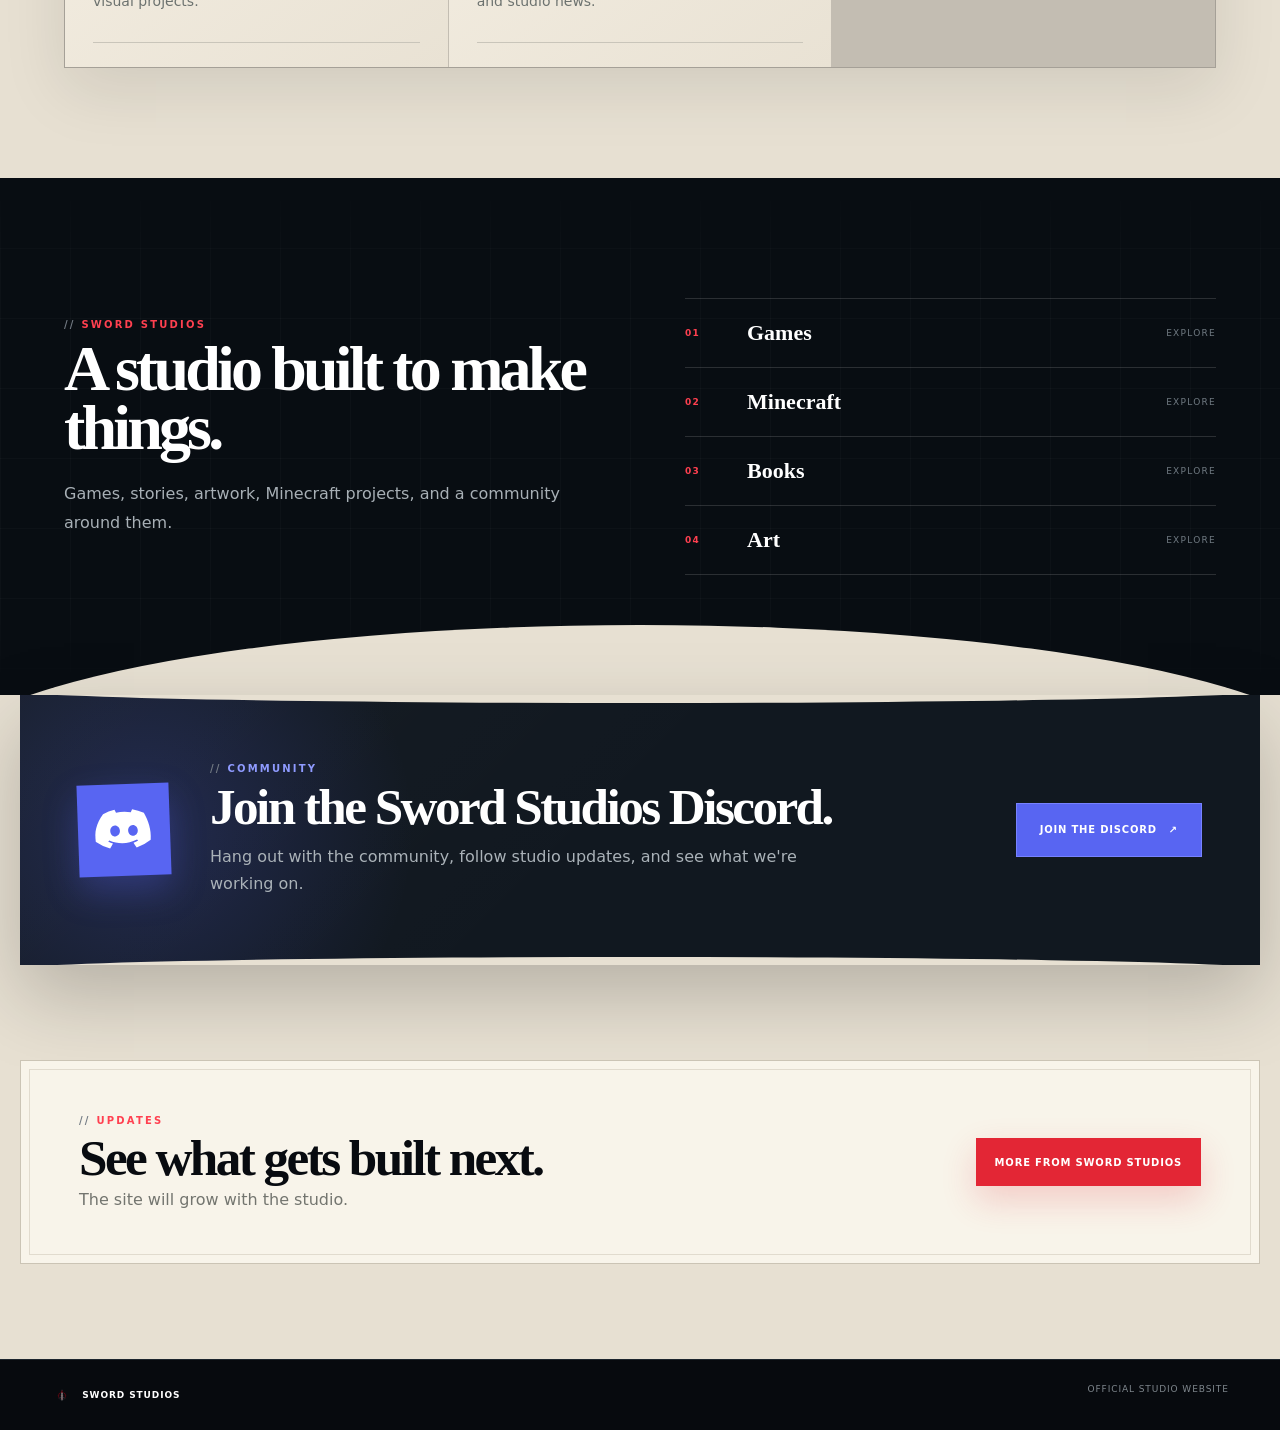
==== commit 10a52ec2: "Add files via upload Fixed Positioning" ====
--- a/index.html
+++ b/index.html
@@ -37,7 +37,7 @@
   <div class="section-inner">
     <div class="section-heading reveal"><div><div class="section-kicker">Projects</div><h2>Explore Sword Studios.</h2></div><p>The main parts of the studio, all in one place.</p></div>
     <div class="project-grid">
-      <a class="project-card reveal" href="games.html"><span class="project-number">01 / GAMES</span><span class="project-arrow">↗</span><h3>Games</h3><p>Games, experiments, and projects from Sword Studios.</p><div class="card-line"></div></a>
+      <a class="project-card reveal" href="games.html" aria-label="Games"><span class="project-number">01 / GAMES</span><span class="project-arrow">↗</span><h3>Games</h3><p>Games, experiments, and projects from Sword Studios.</p><div class="card-line"></div></a>
       <a class="project-card reveal delay-1" href="minecraft.html"><span class="project-number">02 / MINECRAFT</span><span class="project-arrow">↗</span><h3>Minecraft</h3><p>Servers, SMP projects, clients, and Minecraft creations.</p><div class="card-line"></div></a>
       <a class="project-card reveal delay-2" href="books.html"><span class="project-number">03 / BOOKS</span><span class="project-arrow">↗</span><h3>Books</h3><p>Stories and book projects from the studio.</p><div class="card-line"></div></a>
       <a class="project-card reveal" href="art.html"><span class="project-number">04 / ART</span><span class="project-arrow">↗</span><h3>Art</h3><p>Artwork, graphics, logos, designs, and visual projects.</p><div class="card-line"></div></a>
--- a/styles.css
+++ b/styles.css
@@ -3,6 +3,6 @@
   --paper:#e7e0d2;--paper2:#f2ecdf;--ivory:#f8f4ea;--gray:#9da4aa;--line:rgba(255,255,255,.14);--darkline:rgba(8,11,16,.16);
   --max:1240px;--shadow:0 30px 90px rgba(0,0,0,.28)
 }
-*{box-sizing:border-box}html{scroll-behavior:smooth}body{margin:0;background:var(--paper);color:var(--ink);font-family:Inter,ui-sans-serif,system-ui,-apple-system,BlinkMacSystemFont,"Segoe UI",sans-serif;overflow-x:hidden}.page-grain{position:fixed;inset:0;pointer-events:none;z-index:100;opacity:.045;background-image:url("data:image/svg+xml,%3Csvg xmlns='http://www.w3.org/2000/svg' width='140' height='140' viewBox='0 0 140 140'%3E%3Cfilter id='n'%3E%3CfeTurbulence type='fractalNoise' baseFrequency='.8' numOctaves='3' stitchTiles='stitch'/%3E%3C/filter%3E%3Crect width='100%25' height='100%25' filter='url(%23n)' opacity='.35'/%3E%3C/svg%3E")}.site-header{height:84px;padding:0 max(4vw,24px);display:flex;align-items:center;justify-content:space-between;background:rgba(6,10,14,.96);border-bottom:1px solid rgba(255,255,255,.12);position:relative;z-index:20;color:#fff}.site-header:after{content:"";position:absolute;left:4vw;right:4vw;bottom:-1px;height:2px;background:linear-gradient(90deg,transparent,var(--red),transparent);opacity:.75}.brand{display:flex;align-items:center;gap:12px;text-decoration:none;letter-spacing:.14em;font-size:12px;font-weight:900}.brand-mark{width:46px;height:46px;display:grid;place-items:center;background:#090d12;border:1px solid rgba(255,255,255,.18);overflow:hidden}.brand-mark img{width:42px;height:42px;object-fit:contain}.nav{display:flex;align-items:center;gap:2px}.nav a{position:relative;padding:12px 13px;text-decoration:none;color:#9fa7af;font-size:12px;font-weight:800;letter-spacing:.04em;text-transform:uppercase;transition:.2s color,.2s background}.nav a:before{content:"";position:absolute;left:12px;right:12px;bottom:5px;height:1px;background:var(--red);transform:scaleX(0);transform-origin:left;transition:.25s}.nav a:hover,.nav a.active{color:#fff}.nav a:hover:before,.nav a.active:before{transform:scaleX(1)}.menu-button{display:none;width:44px;height:40px;border:1px solid var(--line);background:#0c1117;align-items:center;justify-content:center;flex-direction:column;gap:5px}.menu-button span{display:block;width:18px;height:1px;background:#fff}.hero{min-height:760px;display:grid;grid-template-columns:minmax(380px,.78fr) minmax(0,1.22fr);position:relative;background:#080c11;color:#fff;overflow:hidden}.hero-copy{position:relative;z-index:4;padding:110px max(4vw,30px) 100px max(6vw,30px);display:flex;flex-direction:column;justify-content:center;background:linear-gradient(90deg,#080c11 0%,#090d12 76%,rgba(9,13,18,.88) 100%)}.hero-copy:after{content:"";position:absolute;right:-90px;top:0;bottom:0;width:160px;background:linear-gradient(90deg,#080c11,transparent);pointer-events:none}.eyebrow,.section-kicker{font-size:10px;font-weight:900;letter-spacing:.22em;text-transform:uppercase;color:var(--red2)}.eyebrow:before,.section-kicker:before{content:"// ";color:#737b84}.hero h1{font-family:Georgia,"Times New Roman",serif;font-size:clamp(70px,8vw,118px);line-height:.78;letter-spacing:-.065em;margin:20px 0 28px}.hero h1 span{color:var(--red2)}.hero p{max-width:500px;color:#b9c0c5;font-size:17px;line-height:1.75;margin:0}.hero-buttons{display:flex;gap:11px;flex-wrap:wrap;margin-top:32px}.button{display:inline-flex;align-items:center;justify-content:center;gap:10px;min-height:48px;padding:0 18px;text-decoration:none;text-transform:uppercase;letter-spacing:.08em;font-size:10px;font-weight:900;border:1px solid transparent;transition:.25s transform,.25s box-shadow,.25s background,.25s color}.button:hover{transform:translateY(-3px)}.primary{background:var(--red);color:#fff;box-shadow:0 14px 35px rgba(227,38,53,.2)}.primary:hover{background:var(--red2);box-shadow:0 18px 45px rgba(227,38,53,.3)}.secondary{background:transparent;color:#fff;border-color:rgba(255,255,255,.24)}.secondary:hover{background:#fff;color:#080c11}.hero-coordinates{display:flex;align-items:center;gap:10px;margin-top:48px;color:#68727b;font-size:8px;letter-spacing:.17em}.hero-coordinates i{width:28px;height:1px;background:#313b43}.hero-art{min-height:760px;position:relative;overflow:hidden;background:#0b141b}.hero-ocean{position:absolute;inset:0;background-image:url("assets/hero-ocean.jpg");background-size:cover;background-position:center;transform:scale(1.04);filter:saturate(.9) contrast(1.03);animation:seaDrift 18s ease-in-out infinite alternate}.hero-art-vignette{position:absolute;inset:0;background:linear-gradient(90deg,rgba(7,11,15,.96) 0%,rgba(7,11,15,.3) 24%,transparent 52%),linear-gradient(0deg,rgba(5,9,13,.72),transparent 35%,rgba(5,9,13,.15));box-shadow:inset 0 0 100px rgba(0,0,0,.38)}.hero-compass{position:absolute;right:7%;top:10%;width:108px;height:108px;border:1px solid rgba(245,238,220,.35);border-radius:50%;color:rgba(245,238,220,.78);font:10px Georgia,serif;display:grid;place-items:center;transform:rotate(8deg)}.hero-compass:before,.hero-compass:after{content:"";position:absolute;inset:9px;border:1px solid rgba(245,238,220,.2);border-radius:50%}.hero-compass:after{inset:50% 4px auto;height:1px;background:rgba(227,38,53,.6);border:0}.hero-compass span{position:absolute}.hero-compass span:nth-child(1){top:8px}.hero-compass span:nth-child(2){right:8px}.hero-compass span:nth-child(3){bottom:8px}.hero-compass span:nth-child(4){left:8px}.hero-caption{position:absolute;left:5%;bottom:28px;right:5%;display:flex;align-items:center;gap:16px;color:rgba(255,255,255,.72);font-size:9px;letter-spacing:.17em}.hero-caption:before{content:"";height:1px;flex:1;background:rgba(255,255,255,.28)}.hero-caption span:last-child{color:var(--red2)}.paper-break{height:44px;background:var(--paper);position:relative;overflow:hidden}.paper-break:before,.paper-break:after{content:"";position:absolute;left:-2%;right:-2%;height:40px;border-radius:50%;background:#080c11}.paper-break:before{top:-30px}.paper-break:after{top:-39px;opacity:.18;transform:rotate(1deg)}.section{padding:110px max(5vw,24px);background:var(--paper)}.section-inner{max-width:var(--max);margin:0 auto}.section-heading{display:flex;justify-content:space-between;align-items:end;gap:35px;margin-bottom:40px}.section-heading h2{font-family:Georgia,"Times New Roman",serif;font-size:clamp(38px,5vw,64px);letter-spacing:-.055em;line-height:.95;margin:9px 0 0}.section-heading p{max-width:360px;color:#6d726f;line-height:1.7;margin:0}.project-grid{display:grid;grid-template-columns:repeat(3,1fr);gap:1px;background:var(--darkline);border:1px solid var(--darkline);box-shadow:0 22px 60px rgba(17,20,22,.1)}.project-card{min-height:245px;background:var(--paper2);text-decoration:none;padding:28px;position:relative;overflow:hidden;transition:.3s transform,.3s background,.3s color}.project-card:before{content:"";position:absolute;inset:0;background:linear-gradient(135deg,transparent 48%,rgba(227,38,53,.07));opacity:0;transition:.3s}.project-card:hover{background:#10161c;color:#fff;transform:translateY(-5px);z-index:2}.project-card:hover:before{opacity:1}.project-number{font-size:9px;letter-spacing:.18em;color:#777d80;font-weight:900}.project-card:hover .project-number{color:#aeb6bc}.project-card h3{font-family:Georgia,"Times New Roman",serif;font-size:33px;letter-spacing:-.04em;margin:54px 0 8px}.project-card p{margin:0;max-width:270px;color:#6c726f;line-height:1.6;font-size:14px}.project-card:hover p{color:#aeb6bc}.project-arrow{position:absolute;right:24px;top:23px;color:var(--red);font-size:20px;transition:.25s transform}.project-card:hover .project-arrow{color:#fff;transform:translate(3px,-3px)}.card-line{position:absolute;left:28px;right:28px;bottom:24px;height:1px;background:#c9c5ba;transform-origin:left;transition:.3s transform,.3s background}.project-card:hover .card-line{background:var(--red);transform:scaleX(.38)}.ocean-section{position:relative;background:#080d12;color:#fff;padding:120px max(5vw,24px);overflow:hidden}.ocean-section:before{content:"";position:absolute;inset:0;background:radial-gradient(circle at 15% 30%,rgba(227,38,53,.1),transparent 24%),linear-gradient(115deg,transparent 55%,rgba(255,255,255,.025));background-image:linear-gradient(rgba(255,255,255,.025) 1px,transparent 1px),linear-gradient(90deg,rgba(255,255,255,.025) 1px,transparent 1px);background-size:70px 70px;mask-image:linear-gradient(to bottom,transparent,black 18%,black 82%,transparent)}.ocean-section:after{content:"";position:absolute;left:-5%;right:-5%;bottom:-70px;height:140px;background:var(--paper);border-radius:50% 50% 0 0/100% 100% 0 0}.ocean-section-inner{max-width:var(--max);margin:0 auto;position:relative;z-index:1;display:grid;grid-template-columns:1fr 1fr;gap:90px;align-items:center}.ocean-copy h2{font-family:Georgia,"Times New Roman",serif;font-size:clamp(42px,5vw,70px);line-height:.92;letter-spacing:-.06em;margin:10px 0 22px}.ocean-copy p{color:#a8b0b6;line-height:1.8;max-width:520px}.route-grid{border-top:1px solid var(--line)}.route-grid a{display:grid;grid-template-columns:44px 1fr auto;gap:18px;align-items:center;padding:21px 0;border-bottom:1px solid var(--line);text-decoration:none;transition:.2s padding,.2s color}.route-grid a:hover{padding-left:10px;color:#fff}.route-grid span{font-size:9px;letter-spacing:.15em;color:var(--red2);font-weight:900}.route-grid strong{font-family:Georgia,"Times New Roman",serif;font-size:22px;font-weight:600}.route-grid em{font-style:normal;color:#707a82;font-size:9px;letter-spacing:.14em;text-transform:uppercase}.discord-cta{position:relative;max-width:var(--max);margin:0 auto 95px;background:#111820;color:#fff;overflow:hidden;box-shadow:0 30px 75px rgba(0,0,0,.22)}.discord-cta:before{content:"";position:absolute;inset:0;background:radial-gradient(circle at 10% 50%,rgba(88,101,242,.22),transparent 24%),linear-gradient(135deg,rgba(255,255,255,.025),transparent 50%)}.discord-inner{position:relative;z-index:1;min-height:270px;padding:55px 58px;display:grid;grid-template-columns:100px 1fr auto;align-items:center;gap:32px}.discord-emblem{width:92px;height:92px;display:grid;place-items:center;background:#5865f2;color:#fff;box-shadow:0 15px 35px rgba(88,101,242,.28);transform:rotate(-2deg)}.discord-emblem svg{width:58px;height:58px}.discord-copy .section-kicker{color:#8f9bff}.discord-copy h2{font-family:Georgia,"Times New Roman",serif;font-size:clamp(32px,4vw,53px);line-height:.95;letter-spacing:-.05em;margin:9px 0 13px}.discord-copy p{margin:0;max-width:600px;color:#aab2b8;line-height:1.65}.discord-button{display:inline-flex;align-items:center;justify-content:center;gap:12px;min-height:54px;padding:0 23px;background:#5865f2;color:#fff;text-decoration:none;text-transform:uppercase;letter-spacing:.08em;font-size:10px;font-weight:900;border:1px solid #7782ff;transition:.22s transform,.22s box-shadow,.22s background}.discord-button:hover{transform:translateY(-3px);background:#6975ff;box-shadow:0 16px 35px rgba(88,101,242,.3)}.scroll-edge{position:absolute;left:-2%;right:-2%;height:28px;background:var(--paper);border-radius:50%;z-index:2}.scroll-edge.top{top:-20px}.scroll-edge.bottom{bottom:-20px}.closing{max-width:var(--max);margin:0 auto 95px;padding:54px 58px;background:var(--ivory);border:1px solid #cbc4b5;display:flex;justify-content:space-between;align-items:center;gap:30px;position:relative}.closing:before{content:"";position:absolute;inset:8px;border:1px solid rgba(120,105,80,.18);pointer-events:none}.closing h2{font-family:Georgia,"Times New Roman",serif;font-size:clamp(32px,4vw,52px);line-height:.95;letter-spacing:-.05em;margin:8px 0}.closing p{color:#73756f;margin:0}.inner-page{min-height:calc(100vh - 150px);padding:90px max(5vw,24px);background:radial-gradient(circle at 85% 15%,rgba(227,38,53,.08),transparent 20%),var(--paper)}.inner-wrap{max-width:var(--max);margin:0 auto}.inner-page h1{font-family:Georgia,"Times New Roman",serif;font-size:clamp(58px,8vw,104px);line-height:.82;letter-spacing:-.07em;margin:18px 0 20px}.lead{font-size:18px;line-height:1.7;color:#676d6d;max-width:650px}.page-board{margin-top:55px;border:1px solid #c7c1b4;background:var(--paper2);box-shadow:0 20px 55px rgba(15,18,22,.08);position:relative;overflow:hidden}.page-board:before{content:"";display:block;height:4px;background:var(--red)}.board-top{display:flex;justify-content:space-between;gap:20px;padding:18px 22px;border-bottom:1px solid #d1cbc0;font-size:9px;text-transform:uppercase;letter-spacing:.16em;color:#747975;font-weight:900}.board-top strong{color:#15191e}.board-body{min-height:300px;padding:60px 30px;display:grid;place-items:center;text-align:center}.board-body h2{font-family:Georgia,"Times New Roman",serif;margin:0 0 10px;font-size:32px;letter-spacing:-.04em}.board-body p{margin:0;color:#727773;max-width:500px;line-height:1.6}footer{background:#070a0e;color:#7f878d;border-top:1px solid #1d252d;padding:24px max(4vw,24px);display:flex;justify-content:space-between;gap:20px;font-size:9px;letter-spacing:.1em;text-transform:uppercase}footer .footer-brand{display:flex;align-items:center;gap:9px;color:#fff;font-weight:900}footer .footer-brand img{width:22px;height:22px;object-fit:contain}.reveal{opacity:0;transform:translateY(18px);transition:opacity .7s ease,transform .7s ease}.reveal.visible{opacity:1;transform:none}.delay-1{transition-delay:.1s}.delay-2{transition-delay:.2s}@keyframes seaDrift{from{transform:scale(1.04) translate3d(0,0,0)}to{transform:scale(1.08) translate3d(-12px,-6px,0)}}
-@media(max-width:950px){.nav{display:none;position:absolute;top:84px;left:0;right:0;padding:12px 5vw;background:#070a0e;border-bottom:1px solid var(--line);flex-direction:column;align-items:stretch}.nav.open{display:flex}.nav a{padding:14px}.menu-button{display:flex}.hero{grid-template-columns:1fr}.hero-copy{padding-top:90px;padding-bottom:75px}.hero-copy:after{display:none}.hero-art{min-height:570px}.hero-art-vignette{background:linear-gradient(0deg,rgba(7,11,15,.78),transparent 45%),linear-gradient(90deg,rgba(7,11,15,.4),transparent 55%)}.project-grid{grid-template-columns:repeat(2,1fr)}.ocean-section-inner{grid-template-columns:1fr;gap:55px}.discord-inner{grid-template-columns:90px 1fr}.discord-button{grid-column:2;justify-self:start}.closing{margin-left:5vw;margin-right:5vw}}
+*{box-sizing:border-box}html{scroll-behavior:smooth}body{margin:0;background:var(--paper);color:var(--ink);font-family:Inter,ui-sans-serif,system-ui,-apple-system,BlinkMacSystemFont,"Segoe UI",sans-serif;overflow-x:hidden}.page-grain{position:fixed;inset:0;pointer-events:none;z-index:100;opacity:.045;background-image:url("data:image/svg+xml,%3Csvg xmlns='http://www.w3.org/2000/svg' width='140' height='140' viewBox='0 0 140 140'%3E%3Cfilter id='n'%3E%3CfeTurbulence type='fractalNoise' baseFrequency='.8' numOctaves='3' stitchTiles='stitch'/%3E%3C/filter%3E%3Crect width='100%25' height='100%25' filter='url(%23n)' opacity='.35'/%3E%3C/svg%3E")}.site-header{height:84px;padding:0 max(4vw,24px);display:flex;align-items:center;justify-content:space-between;background:rgba(6,10,14,.96);border-bottom:1px solid rgba(255,255,255,.12);position:relative;z-index:20;color:#fff}.site-header:after{content:"";position:absolute;left:4vw;right:4vw;bottom:-1px;height:2px;background:linear-gradient(90deg,transparent,var(--red),transparent);opacity:.75}.brand{display:flex;align-items:center;gap:12px;text-decoration:none;letter-spacing:.14em;font-size:12px;font-weight:900}.brand-mark{width:46px;height:46px;display:grid;place-items:center;background:#090d12;border:1px solid rgba(255,255,255,.18);overflow:hidden}.brand-mark img{width:42px;height:42px;object-fit:contain}.nav{display:flex;align-items:center;gap:2px}.nav a{position:relative;padding:12px 13px;text-decoration:none;color:#9fa7af;font-size:12px;font-weight:800;letter-spacing:.04em;text-transform:uppercase;transition:.2s color,.2s background}.nav a:before{content:"";position:absolute;left:12px;right:12px;bottom:5px;height:1px;background:var(--red);transform:scaleX(0);transform-origin:left;transition:.25s}.nav a:hover,.nav a.active{color:#fff}.nav a:hover:before,.nav a.active:before{transform:scaleX(1)}.menu-button{display:none;width:44px;height:40px;border:1px solid var(--line);background:#0c1117;align-items:center;justify-content:center;flex-direction:column;gap:5px}.menu-button span{display:block;width:18px;height:1px;background:#fff}.hero{min-height:calc(100svh - 84px);display:block;position:relative;background:#080c11;color:#fff;overflow:hidden}.hero-copy{position:relative;z-index:4;width:min(58%,760px);min-height:calc(100svh - 84px);padding:clamp(54px,8vh,92px) max(4vw,30px) clamp(54px,8vh,92px) max(6vw,30px);display:flex;flex-direction:column;justify-content:center;background:linear-gradient(90deg,#080c11 0%,rgba(8,12,17,.97) 48%,rgba(8,12,17,.72) 72%,rgba(8,12,17,0) 100%)}.hero-copy:after{content:"";position:absolute;right:-120px;top:0;bottom:0;width:180px;background:linear-gradient(90deg,rgba(8,12,17,.38),transparent);pointer-events:none}.eyebrow,.section-kicker{font-size:10px;font-weight:900;letter-spacing:.22em;text-transform:uppercase;color:var(--red2)}.eyebrow:before,.section-kicker:before{content:"// ";color:#737b84}.hero h1{font-family:Georgia,"Times New Roman",serif;font-size:clamp(70px,8vw,118px);line-height:.78;letter-spacing:-.065em;margin:20px 0 28px}.hero h1 span{color:var(--red2)}.hero p{max-width:500px;color:#b9c0c5;font-size:17px;line-height:1.75;margin:0}.hero-buttons{display:flex;gap:11px;flex-wrap:wrap;margin-top:32px}.button{display:inline-flex;align-items:center;justify-content:center;gap:10px;min-height:48px;padding:0 18px;text-decoration:none;text-transform:uppercase;letter-spacing:.08em;font-size:10px;font-weight:900;border:1px solid transparent;transition:.25s transform,.25s box-shadow,.25s background,.25s color}.button:hover{transform:translateY(-3px)}.primary{background:var(--red);color:#fff;box-shadow:0 14px 35px rgba(227,38,53,.2)}.primary:hover{background:var(--red2);box-shadow:0 18px 45px rgba(227,38,53,.3)}.secondary{background:transparent;color:#fff;border-color:rgba(255,255,255,.24)}.secondary:hover{background:#fff;color:#080c11}.hero-coordinates{display:flex;align-items:center;gap:10px;margin-top:48px;color:#68727b;font-size:8px;letter-spacing:.17em}.hero-coordinates i{width:28px;height:1px;background:#313b43}.hero-art{position:absolute;inset:0;overflow:hidden;background:#0b141b}.hero-ocean{position:absolute;inset:0;background-image:url("assets/hero-ocean.jpg");background-size:cover;background-position:center 48%;transform:scale(1.04);filter:saturate(.9) contrast(1.03);animation:seaDrift 18s ease-in-out infinite alternate}.hero-art-vignette{position:absolute;inset:0;background:linear-gradient(90deg,rgba(7,11,15,.98) 0%,rgba(7,11,15,.82) 27%,rgba(7,11,15,.38) 52%,transparent 74%),linear-gradient(0deg,rgba(5,9,13,.78),transparent 35%,rgba(5,9,13,.16));box-shadow:inset 0 0 120px rgba(0,0,0,.42)}.hero-compass{position:absolute;right:7%;top:10%;width:108px;height:108px;border:1px solid rgba(245,238,220,.35);border-radius:50%;color:rgba(245,238,220,.78);font:10px Georgia,serif;display:grid;place-items:center;transform:rotate(8deg)}.hero-compass:before,.hero-compass:after{content:"";position:absolute;inset:9px;border:1px solid rgba(245,238,220,.2);border-radius:50%}.hero-compass:after{inset:50% 4px auto;height:1px;background:rgba(227,38,53,.6);border:0}.hero-compass span{position:absolute}.hero-compass span:nth-child(1){top:8px}.hero-compass span:nth-child(2){right:8px}.hero-compass span:nth-child(3){bottom:8px}.hero-compass span:nth-child(4){left:8px}.hero-caption{position:absolute;left:5%;bottom:28px;right:5%;display:flex;align-items:center;gap:16px;color:rgba(255,255,255,.72);font-size:9px;letter-spacing:.17em}.hero-caption:before{content:"";height:1px;flex:1;background:rgba(255,255,255,.28)}.hero-caption span:last-child{color:var(--red2)}.paper-break{height:44px;background:var(--paper);position:relative;overflow:hidden}.paper-break:before,.paper-break:after{content:"";position:absolute;left:-2%;right:-2%;height:40px;border-radius:50%;background:#080c11}.paper-break:before{top:-30px}.paper-break:after{top:-39px;opacity:.18;transform:rotate(1deg)}.section{padding:110px max(5vw,24px);background:var(--paper)}.section-inner{max-width:var(--max);margin:0 auto}.section-heading{display:flex;justify-content:space-between;align-items:end;gap:35px;margin-bottom:40px}.section-heading h2{font-family:Georgia,"Times New Roman",serif;font-size:clamp(38px,5vw,64px);letter-spacing:-.055em;line-height:.95;margin:9px 0 0}.section-heading p{max-width:360px;color:#6d726f;line-height:1.7;margin:0}.project-grid{display:grid;grid-template-columns:repeat(3,1fr);gap:1px;background:var(--darkline);border:1px solid var(--darkline);box-shadow:0 22px 60px rgba(17,20,22,.1)}.project-card,.project-card:visited{min-height:245px;background:linear-gradient(145deg,#f4eee2,#e9e2d4);color:var(--ink);text-decoration:none;padding:28px;position:relative;overflow:hidden;transition:.3s transform,.3s background,.3s color,.3s box-shadow}.project-card:after{content:"";position:absolute;left:0;top:0;bottom:0;width:4px;background:linear-gradient(var(--red2),transparent);transform:scaleY(.2);transform-origin:top;transition:.3s transform}.project-card:before{content:"";position:absolute;inset:0;background:linear-gradient(135deg,rgba(227,38,53,.08),transparent 42%,rgba(7,21,33,.07));opacity:0;transition:.3s}.project-card:hover{background:#111820;color:#fff;transform:translateY(-5px);z-index:2;box-shadow:0 22px 45px rgba(7,12,18,.18)}.project-card:hover:before{opacity:1}.project-card:hover:after{transform:scaleY(1)}.project-number{font-size:9px;letter-spacing:.18em;color:#687077;font-weight:900}.project-card:hover .project-number{color:#aeb6bc}.project-card h3{font-family:Georgia,"Times New Roman",serif;font-size:33px;letter-spacing:-.04em;margin:54px 0 8px;color:#11161b}.project-card:hover h3{color:#fff}.project-card p{margin:0;max-width:270px;color:#6c726f;line-height:1.6;font-size:14px}.project-card:hover p{color:#aeb6bc}.project-arrow{position:absolute;right:24px;top:23px;color:var(--red);font-size:20px;transition:.25s transform}.project-card:hover .project-arrow{color:#fff;transform:translate(3px,-3px)}.card-line{position:absolute;left:28px;right:28px;bottom:24px;height:1px;background:#c9c5ba;transform-origin:left;transition:.3s transform,.3s background}.project-card:hover .card-line{background:var(--red);transform:scaleX(.38)}.ocean-section{position:relative;background:#080d12;color:#fff;padding:120px max(5vw,24px);overflow:hidden}.ocean-section:before{content:"";position:absolute;inset:0;background:radial-gradient(circle at 15% 30%,rgba(227,38,53,.1),transparent 24%),linear-gradient(115deg,transparent 55%,rgba(255,255,255,.025));background-image:linear-gradient(rgba(255,255,255,.025) 1px,transparent 1px),linear-gradient(90deg,rgba(255,255,255,.025) 1px,transparent 1px);background-size:70px 70px;mask-image:linear-gradient(to bottom,transparent,black 18%,black 82%,transparent)}.ocean-section:after{content:"";position:absolute;left:-5%;right:-5%;bottom:-70px;height:140px;background:var(--paper);border-radius:50% 50% 0 0/100% 100% 0 0}.ocean-section-inner{max-width:var(--max);margin:0 auto;position:relative;z-index:1;display:grid;grid-template-columns:1fr 1fr;gap:90px;align-items:center}.ocean-copy h2{font-family:Georgia,"Times New Roman",serif;font-size:clamp(42px,5vw,70px);line-height:.92;letter-spacing:-.06em;margin:10px 0 22px}.ocean-copy p{color:#a8b0b6;line-height:1.8;max-width:520px}.route-grid{border-top:1px solid var(--line)}.route-grid a,.route-grid a:visited{display:grid;grid-template-columns:44px 1fr auto;gap:18px;align-items:center;padding:21px 0;border-bottom:1px solid var(--line);text-decoration:none;color:#fff;transition:.2s padding,.2s color,.2s border-color}.route-grid a:hover{padding-left:10px;color:#fff;border-color:rgba(227,38,53,.45)}.route-grid span{font-size:9px;letter-spacing:.15em;color:var(--red2);font-weight:900}.route-grid strong{font-family:Georgia,"Times New Roman",serif;font-size:22px;font-weight:600}.route-grid em{font-style:normal;color:#707a82;font-size:9px;letter-spacing:.14em;text-transform:uppercase}.route-grid a:hover em{color:#b9c0c5}.discord-cta{position:relative;max-width:var(--max);margin:0 auto 95px;background:#111820;color:#fff;overflow:hidden;box-shadow:0 30px 75px rgba(0,0,0,.22)}.discord-cta:before{content:"";position:absolute;inset:0;background:radial-gradient(circle at 10% 50%,rgba(88,101,242,.22),transparent 24%),linear-gradient(135deg,rgba(255,255,255,.025),transparent 50%)}.discord-inner{position:relative;z-index:1;min-height:270px;padding:55px 58px;display:grid;grid-template-columns:100px 1fr auto;align-items:center;gap:32px}.discord-emblem{width:92px;height:92px;display:grid;place-items:center;background:#5865f2;color:#fff;box-shadow:0 15px 35px rgba(88,101,242,.28);transform:rotate(-2deg)}.discord-emblem svg{width:58px;height:58px}.discord-copy .section-kicker{color:#8f9bff}.discord-copy h2{font-family:Georgia,"Times New Roman",serif;font-size:clamp(32px,4vw,53px);line-height:.95;letter-spacing:-.05em;margin:9px 0 13px}.discord-copy p{margin:0;max-width:600px;color:#aab2b8;line-height:1.65}.discord-button{display:inline-flex;align-items:center;justify-content:center;gap:12px;min-height:54px;padding:0 23px;background:#5865f2;color:#fff;text-decoration:none;text-transform:uppercase;letter-spacing:.08em;font-size:10px;font-weight:900;border:1px solid #7782ff;transition:.22s transform,.22s box-shadow,.22s background}.discord-button:hover{transform:translateY(-3px);background:#6975ff;box-shadow:0 16px 35px rgba(88,101,242,.3)}.scroll-edge{position:absolute;left:-2%;right:-2%;height:28px;background:var(--paper);border-radius:50%;z-index:2}.scroll-edge.top{top:-20px}.scroll-edge.bottom{bottom:-20px}.closing{max-width:var(--max);margin:0 auto 95px;padding:54px 58px;background:var(--ivory);border:1px solid #cbc4b5;display:flex;justify-content:space-between;align-items:center;gap:30px;position:relative}.closing:before{content:"";position:absolute;inset:8px;border:1px solid rgba(120,105,80,.18);pointer-events:none}.closing h2{font-family:Georgia,"Times New Roman",serif;font-size:clamp(32px,4vw,52px);line-height:.95;letter-spacing:-.05em;margin:8px 0}.closing p{color:#73756f;margin:0}.inner-page{min-height:calc(100vh - 150px);padding:90px max(5vw,24px);background:radial-gradient(circle at 85% 15%,rgba(227,38,53,.08),transparent 20%),var(--paper)}.inner-wrap{max-width:var(--max);margin:0 auto}.inner-page h1{font-family:Georgia,"Times New Roman",serif;font-size:clamp(58px,8vw,104px);line-height:.82;letter-spacing:-.07em;margin:18px 0 20px}.lead{font-size:18px;line-height:1.7;color:#676d6d;max-width:650px}.page-board{margin-top:55px;border:1px solid #c7c1b4;background:var(--paper2);box-shadow:0 20px 55px rgba(15,18,22,.08);position:relative;overflow:hidden}.page-board:before{content:"";display:block;height:4px;background:var(--red)}.board-top{display:flex;justify-content:space-between;gap:20px;padding:18px 22px;border-bottom:1px solid #d1cbc0;font-size:9px;text-transform:uppercase;letter-spacing:.16em;color:#747975;font-weight:900}.board-top strong{color:#15191e}.board-body{min-height:300px;padding:60px 30px;display:grid;place-items:center;text-align:center}.board-body h2{font-family:Georgia,"Times New Roman",serif;margin:0 0 10px;font-size:32px;letter-spacing:-.04em}.board-body p{margin:0;color:#727773;max-width:500px;line-height:1.6}footer{background:#070a0e;color:#7f878d;border-top:1px solid #1d252d;padding:24px max(4vw,24px);display:flex;justify-content:space-between;gap:20px;font-size:9px;letter-spacing:.1em;text-transform:uppercase}footer .footer-brand{display:flex;align-items:center;gap:9px;color:#fff;font-weight:900}footer .footer-brand img{width:22px;height:22px;object-fit:contain}.reveal{opacity:0;transform:translateY(18px);transition:opacity .7s ease,transform .7s ease}.reveal.visible{opacity:1;transform:none}.delay-1{transition-delay:.1s}.delay-2{transition-delay:.2s}@keyframes seaDrift{from{transform:scale(1.04) translate3d(0,0,0)}to{transform:scale(1.08) translate3d(-12px,-6px,0)}}
+@media(max-width:950px){.nav{display:none;position:absolute;top:84px;left:0;right:0;padding:12px 5vw;background:#070a0e;border-bottom:1px solid var(--line);flex-direction:column;align-items:stretch}.nav.open{display:flex}.nav a{padding:14px}.menu-button{display:flex}.hero{min-height:calc(100svh - 84px)}.hero-copy{width:100%;min-height:calc(100svh - 84px);padding-top:90px;padding-bottom:75px;background:linear-gradient(90deg,#080c11 0%,rgba(8,12,17,.9) 55%,rgba(8,12,17,.38) 100%)}.hero-copy:after{display:none}.hero-art{min-height:100%;height:100%}.hero-art-vignette{background:linear-gradient(0deg,rgba(7,11,15,.82),rgba(7,11,15,.1) 55%),linear-gradient(90deg,rgba(7,11,15,.55),transparent 70%)}.project-grid{grid-template-columns:repeat(2,1fr)}.ocean-section-inner{grid-template-columns:1fr;gap:55px}.discord-inner{grid-template-columns:90px 1fr}.discord-button{grid-column:2;justify-self:start}.closing{margin-left:5vw;margin-right:5vw}}
 @media(max-width:600px){.site-header{padding:0 18px}.brand span{font-size:10px}.brand-mark{width:42px;height:42px}.hero-copy{padding:70px 22px 62px}.hero h1{font-size:70px}.hero p{font-size:15px}.hero-art{min-height:440px}.hero-compass{width:76px;height:76px;top:7%;right:7%}.hero-caption{bottom:18px}.section{padding:78px 20px}.section-heading{display:block}.section-heading p{margin-top:17px}.project-grid{grid-template-columns:1fr}.project-card{min-height:215px}.ocean-section{padding:82px 20px}.route-grid strong{font-size:19px}.discord-cta{margin:0 20px 65px}.discord-inner{grid-template-columns:1fr;padding:45px 26px;gap:22px}.discord-button{grid-column:auto;width:100%}.discord-emblem{width:76px;height:76px}.closing{margin:0 20px 65px;padding:40px 25px;display:block}.closing .button{margin-top:22px;width:100%}.inner-page{padding:65px 20px}.inner-page h1{font-size:62px}.board-body{padding:50px 22px}footer{display:block;line-height:1.7}footer>span{display:block;margin-top:8px}}
